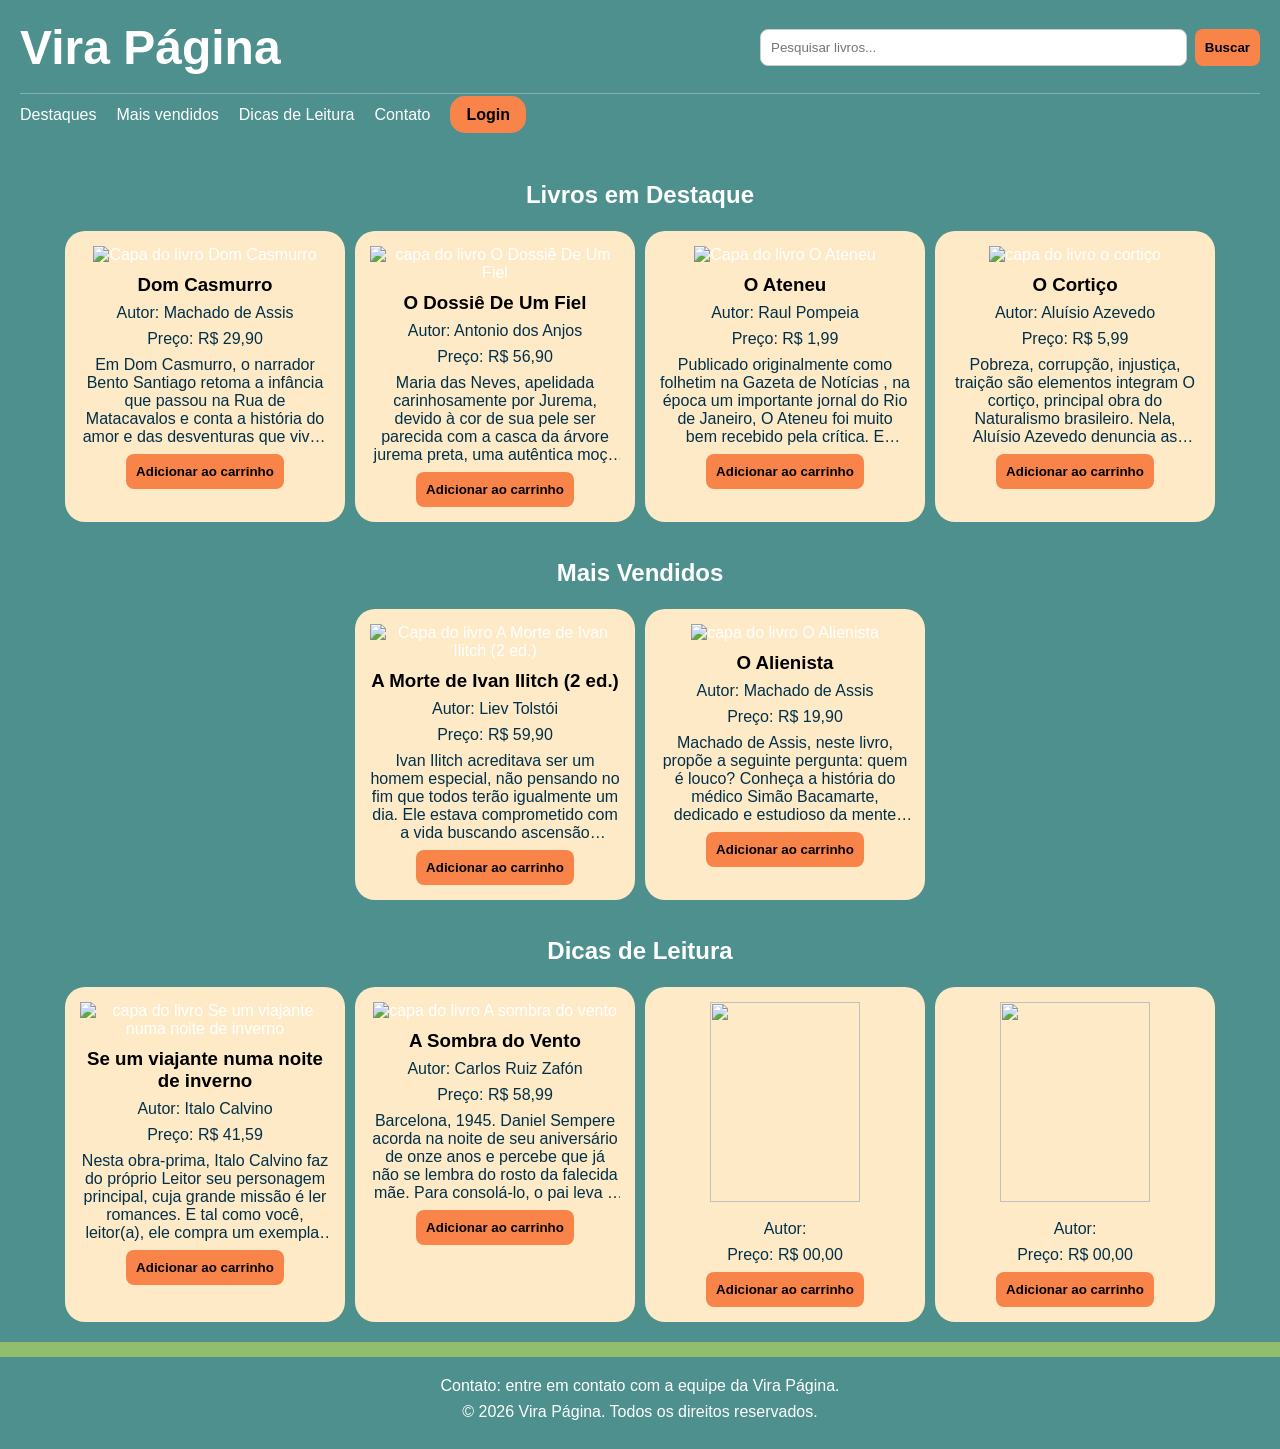
==== index.html @ d1f109f5 "Update index.html" ====
<!DOCTYPE html>
<html lang="pt-br">
<head>
  <meta charset="UTF-8">
  <meta name="viewport" content="width=device-width, initial-scale=1.0">
  <link rel="stylesheet" href="style.css">
  <title>Vira Página - Livraria</title>
</head>
<body>
  <header>
    <div class="cabecalho-superior">
      <div class="titulo">
        <h1>Vira Página</h1>
      </div>

      <form class="pesquisa" action="#" method="get">
        <input type="search" name="pesquisa" placeholder="Pesquisar livros..." aria-label="Pesquisar livros">
        <button type="submit">Buscar</button>
      </form>

      <!-- <a class="botao-login" href="cadastro.html">Login</a>     -->
    </div>

    <nav>
      <a href="#destaques">Destaques</a>
      <a href="#mais-vendidos">Mais vendidos</a>
      <a href="#Dicas-Livros">Dicas de Leitura</a>
      <a href="#contato">Contato</a>
    <div>
      <a class="botao-login" href="cadastro.html">Login</a>
    </div> 
    </nav>
  </header>

  <main>
    <!-- inicio da sessão livros em destaque-->
    <section class="grupo-livros" id="destaques">
      <h2 class="destaques">Livros em Destaque</h2>

      <article>
        <div class="livro">
          <img src="https://encrypted-tbn0.gstatic.com/images?q=tbn:ANd9GcQMt76j895jT-kC3Kdtqr9kqqfUuXa9z8rQNZuJt3aUrw&s=10" alt="Capa do livro Dom Casmurro">
          <h3>Dom Casmurro</h3>
          <p>Autor: Machado de Assis</p>
          <p>Preço: R$ 29,90</p>
          <p class="descricao">Em Dom Casmurro, o narrador Bento Santiago retoma a infância que passou na Rua de Matacavalos e conta a história do amor e das desventuras que viveu com Capitu, uma das personagens mais enigmáticas e intrigantes da literatura brasileira. Nas páginas deste romance, encontra-se a versão de um homem perturbado pelo ciúme, que revela aos poucos sua psicologia complexa e enreda o leitor em sua narrativa ambígua acerca do acontecimento ou não do adultério da mulher com olhos de ressaca, uma das maiores polêmicas da literatura brasileira.</p>
          <button type="button">Adicionar ao carrinho</button>
        </div>
      </article>

      <article>
        <div class="livro">
          <img src="https://m.media-amazon.com/images/I/61TSxQil8KL._SY522_.jpg" alt="capa do livro O Dossiê De Um Fiel">
          <h3>O Dossiê De Um Fiel</h3>
          <p>Autor: Antonio dos Anjos</p>
          <p>Preço: R$ 56,90</p>
          <p class="descricao">Maria das Neves, apelidada carinhosamente por Jurema, devido à cor de sua pele ser parecida com a casca da árvore jurema preta, uma autêntica moça rural. Presa aos caprichos do pai e guiada pelos costumes de uma sociedade machista, matem-se firme na luta diária, na esperança por dias melhores. Apaixonada pelo primo rico da capital, diariamente planeja o que fazer quando ele vier lhe visitar nas férias escolares do final de ano. Eterna sonhadora, ela segue a risca os mandamentos da Igreja Católica Apostólica Romana. Ele trava um duelo entre o sacerdócio e o amor de uma moça, sendo obrigado a enfrentar a fúria dos seus superiores eclesiásticos. Excomungado e internado num hospício durante a Ditadura Militar, perseguido e abandonado numa ilha desconhecida, terá o Padre Dirceu forças suficientes para superar as dificuldades e conseguir realizar os seus sonhos? Amor, paixão, traição, renúncia, sofrimento, são os ingredientes desta saga que tem início na década de 1960 aos dias atuais, levando o leitor a presenciar um final surpreendente</p>
          <button type="button">Adicionar ao carrinho</button>
        </div>
      </article>

      <article>
        <div class="livro">
          <img src="https://m.media-amazon.com/images/I/61z2rdrO1bL._SY522_.jpg" alt="Capa do livro O Ateneu">
          <h3>O Ateneu</h3>
          <p>Autor: Raul Pompeia</p>
          <p>Preço: R$ 1,99</p>
          <p class="descricao"> Publicado originalmente como folhetim na Gazeta de Notícias , na época um importante jornal do Rio de Janeiro, O Ateneu foi muito bem recebido pela crítica. E perduraria, como uma verdadeira joia do romance brasileiro, ao tratar dos anos decisivos de um garoto e da vida escolar.
Em 1888, Raul Pompeia era um jovem advogado e escritor fluminense bastante conhecido no meio jornalístico e literário da Corte, sobretudo por suas crônicas, reportagens, contos e poemas em prosa publicados em periódicos do Rio de Janeiro e de São Paulo.
O romance, que mistura ficção e autobiografia, narra as experiências de Sérgio, um tímido pré-adolescente de onze anos como aluno interno no Colégio Ateneu, conhecido como a melhor instituição de ensino do Império. Os cenários do colégio e sua memorável galeria de alunos, professores e funcionários são um autêntico microcosmo da vida social da época.
Esta edição conta com texto introdutório de Pedro Meira Monteiro, doutor em História da Literatura pela Unicamp e professor da Universidade Princeton.</p>
          <button type="button">Adicionar ao carrinho</button>
        </div>
      </article>

      
      <article>
        <div class="livro">
          <img src="https://m.media-amazon.com/images/I/61hI7QLrTkL._SY522_.jpg" alt="capa do livro o cortiço">
          <h3>O Cortiço </h3>
          <p>Autor: Aluísio Azevedo</p>
          <p>Preço: R$ 5,99</p>
          <p class="descricao">Pobreza, corrupção, injustiça, traição são elementos integram O cortiço, principal obra do Naturalismo brasileiro. Nela, Aluísio Azevedo denuncia as mazelas sociais enfrentadas pelos moradores de um cortiço no Rio de Janeiro no século XIX. É um romance que convida a analisar por meio da observação crítica do cotidiano das personagens a animalização do ser humano, questão que se mostra, mais do que nunca, atual.</p>
          <button type="button">Adicionar ao carrinho</button>
        </div>
      </article>
    </section>
<!-- inicio da sessão Mais vendidos -->
    <section class="grupo-livros" id="mais-vendidos">
      <h2 class="destaques">Mais Vendidos</h2>

      <article>
        <div class="livro">
          <img src="https://m.media-amazon.com/images/I/61CpTX3QbFL._SY522_.jpg" alt="Capa do livro A Morte de Ivan Ilitch (2 ed.)">
          <h3>A Morte de Ivan Ilitch (2 ed.)</h3>
          <p>Autor: Liev Tolstói</p>
          <p>Preço: R$ 59,90</p>
          <p class="descricao">Ivan Ilitch acreditava ser um homem especial, não pensando no fim que todos terão igualmente um dia. Ele estava comprometido com a vida buscando ascensão profissional, status financeiro e o poder de um funcionário público do sistema judiciário da Rússia czarista. No auge da carreira ele sofre um acidente trivial que gradualmente começa a atormentá-lo. Os médicos não conseguem aliviar o sofrimento dele nem lidar com a misteriosa doença que consome sua vida. A morte de Ivan Ilitch revela o desespero que surge com a consciência despertada para a verdadeira natureza da vida.</p>
          <button type="button">Adicionar ao carrinho</button>
        </div>
      </article>

      <article>
        <div class="livro">
          <img src="https://m.media-amazon.com/images/I/41ls0DpJwOL._SY445_SX342_ML2_.jpg" alt="capa do livro O Alienista">
          <h3>O Alienista</h3>
          <p>Autor: Machado de Assis</p>
          <p>Preço: R$ 19,90</p>
          <p class="descricao">Machado de Assis, neste livro, propõe a seguinte pergunta: quem é louco? Conheça a história do médico Simão Bacamarte, dedicado e estudioso da mente humana, que decide construir um hospício para tratar os doentes mentais na pequena cidade de Itaguaí a casa verde. Quem entra e quem fica de fora? Surpreenda-se com o final</p>
          <button type="button">Adicionar ao carrinho</button>
        </div>
      </article>
    </section>


    <!-- inicio da sessão Dicas de laitura -->
    <section class="grupo-livros" id="Dicas-Livros">
      <h2 class="destaques">Dicas de Leitura</h2>
      <article>
        <div class="livro">
          <img src="https://m.media-amazon.com/images/I/71UtNN3xJHL._SX425_.jpg" alt="capa do livro Se um viajante numa noite de inverno">
          <h3> Se um viajante numa noite de inverno</h3>
          <p>Autor: Italo Calvino</p>
          <p>Preço: R$ 41,59</p>
          <p class="descricao">Nesta obra-prima, Italo Calvino faz do próprio Leitor seu personagem principal, cuja grande missão é ler romances. E tal como você, leitor(a), ele compra um exemplar de Se um viajante numa noite de inverno e se vê imerso em uma trama fascinante, cheia de mistério e expectativa, mas que se interrompe por volta da página 30.</p>
          <button type="button">Adicionar ao carrinho</button>
        </div>
      </article>

        <article>
        <div class="livro">
          <img src="https://m.media-amazon.com/images/I/91xOzA3VHtL._SY522_.jpg" alt="capa do livro A sombra do vento">
          <h3> A Sombra do Vento</h3>
          <p>Autor: Carlos Ruiz Zafón</p>
          <p>Preço: R$ 58,99</p>
          <p class="descricao">Barcelona, 1945. Daniel Sempere acorda na noite de seu aniversário de onze anos e percebe que já não se lembra do rosto da falecida mãe. Para consolá-lo, o pai leva o menino pela primeira vez ao Cemitério dos Livros Esquecidos. É lá que Daniel descobre A sombra do vento, romance escrito por Julián Carax, que logo se torna seu autor favorito, sua obsessão. No entanto, quando começa a buscar outras obras do escritor, Daniel descobre que alguém anda destruindo sistematicamente todos os exemplares de todos os livros que Carax já publicou, e que o que tem nas mãos pode muito bem ser o último volume sobrevivente. Junto com seu amigo Fermín, Daniel percorre a cidade, adentrando as ruelas e os segredos mais obscuros de Barcelona. Anos se passam e sua investigação inocente se transforma em uma trama de mistério, magia, loucura e assassinato. E o destino de seu autor favorito de repente parece intimamente conectado ao dele.</p>
          <button type="button">Adicionar ao carrinho</button>
        </div>
      </article>

        <article>
        <div class="livro">
          <img src="#">
          <h3> </h3>
          <p>Autor: </p>
          <p>Preço: R$ 00,00</p>
          <p></p>
          <button type="button">Adicionar ao carrinho</button>
        </div>
      </article>
      
        <article>
        <div class="livro">
          <img src="#">
          <h3> </h3>
          <p>Autor: </p>
          <p>Preço: R$ 00,00</p>
          <p></p>
          <button type="button">Adicionar ao carrinho</button>
        </div>
      </article>
      
    </section>
  </main>

  <footer id="contato">
    <p>Contato: entre em contato com a equipe da Vira Página.</p>
    <p>&copy; 2026 Vira Página. Todos os direitos reservados.</p>
  </footer>
</body>
</html>
---- style.css ----
* {
  margin: 0;
  padding: 0;
  box-sizing: border-box;
  font-family: Arial, Helvetica, sans-serif;
}

body {
  background: #90be6d;
  color: #ffffff;
}

header {
  background-color: #4d908e;
  padding: 20px;
}

.cabecalho-superior {
  display: flex;
  align-items: center;
  justify-content: space-between;
  gap: 20px;
  flex-wrap: wrap;
}

.titulo {
  font-size: 24px;
}

.pesquisa {
  display: flex;
  flex: 1;
  max-width: 500px;
  gap: 8px;
}

.pesquisa input {
  width: 100%;
  padding: 10px;
  border: 1px solid #cccccc;
  border-radius: 8px;
}

.pesquisa button {
  white-space: nowrap;
}

.botao-login {
  background: #f9844a;
  color: #000000;
  padding: 10px 16px;
  border-radius: 15px;
  text-decoration: none;
  font-weight: bold;
}

nav {
  display: flex;
  gap: 20px;
  margin-top: 18px;
  padding-top: 12px;
  border-top: 1px solid rgba(255, 255, 255, 0.3);
  
}

nav a {
  color: #ffffff;
  text-decoration: none;
}

nav a:hover {
  text-decoration: underline;
}

main {
  padding: 10px;
  background-color: #4d908e;
}

.grupo-livros {
  display: flex;
  justify-content: center;
  align-items: stretch;
  flex-wrap: wrap;
  gap: 10px;
  padding: 10px;
}

.destaques {
  width: 100%;
  text-align: center;
  background-color: #4d908e;
  padding: 12px;
  margin-top: 5px;
}

.grupo-livros article {
  width: 280px;
}

.livro {
  height: 100%;
  padding: 15px;
  border-radius: 20px;
  background-color: #feeac7;
  text-align: center;
}

.livro img {
  width: 150px;
  height: 200px;
  object-fit: contain;
  margin-bottom: 10px;
}
.descricao {
    display: -webkit-box;
    -webkit-line-clamp: 5; /* Quantidade de linhas visíveis */
    -webkit-box-orient: vertical;
    overflow: hidden;
}

h3 {
  color: #000000;
  margin-bottom: 8px;
}

p {
  color: #003049;
  margin-bottom: 8px;
}


button {
  background: #f9844a;
  border: none;
  padding: 10px;
  border-radius: 8px;
  font-weight: bold;
  cursor: pointer;
}

footer {
  background-color: #4d908e;
  padding: 20px;
  text-align: center;
  margin-top: 15px;
}

footer p {
  color: #ffffff;
}

/* Formulário da página de cadastro */
.pagina-cadastro {
  min-height: 100vh;
}

.formulario-cadastro {
  width: 90%;
  max-width: 450px;
  margin: 40px auto;
  padding: 25px;
  background-color: #feeac7;
  color: #003049;
  border-radius: 12px;
}

.formulario-cadastro h2 {
  color: #003049;
  text-align: center;
  margin-bottom: 20px;
}

.formulario-cadastro form {
  display: flex;
  flex-direction: column;
  gap: 10px;
}

.formulario-cadastro label {
  font-weight: bold;
}

.formulario-cadastro input,
.formulario-cadastro select {
  width: 100%;
  padding: 10px;
  border: 1px solid #cccccc;
  border-radius: 5px;
}

.formulario-cadastro button {
  margin-top: 10px;
}

.voltar {
  display: block;
  margin-top: 18px;
  text-align: center;
  color: #003049;
}

@media (max-width: 600px) {
  .cabecalho-superior {
    flex-direction: column;
  }

  .pesquisa {
    width: 100%;
  }

  nav {
    flex-wrap: wrap;
    justify-content: center;
  }
}
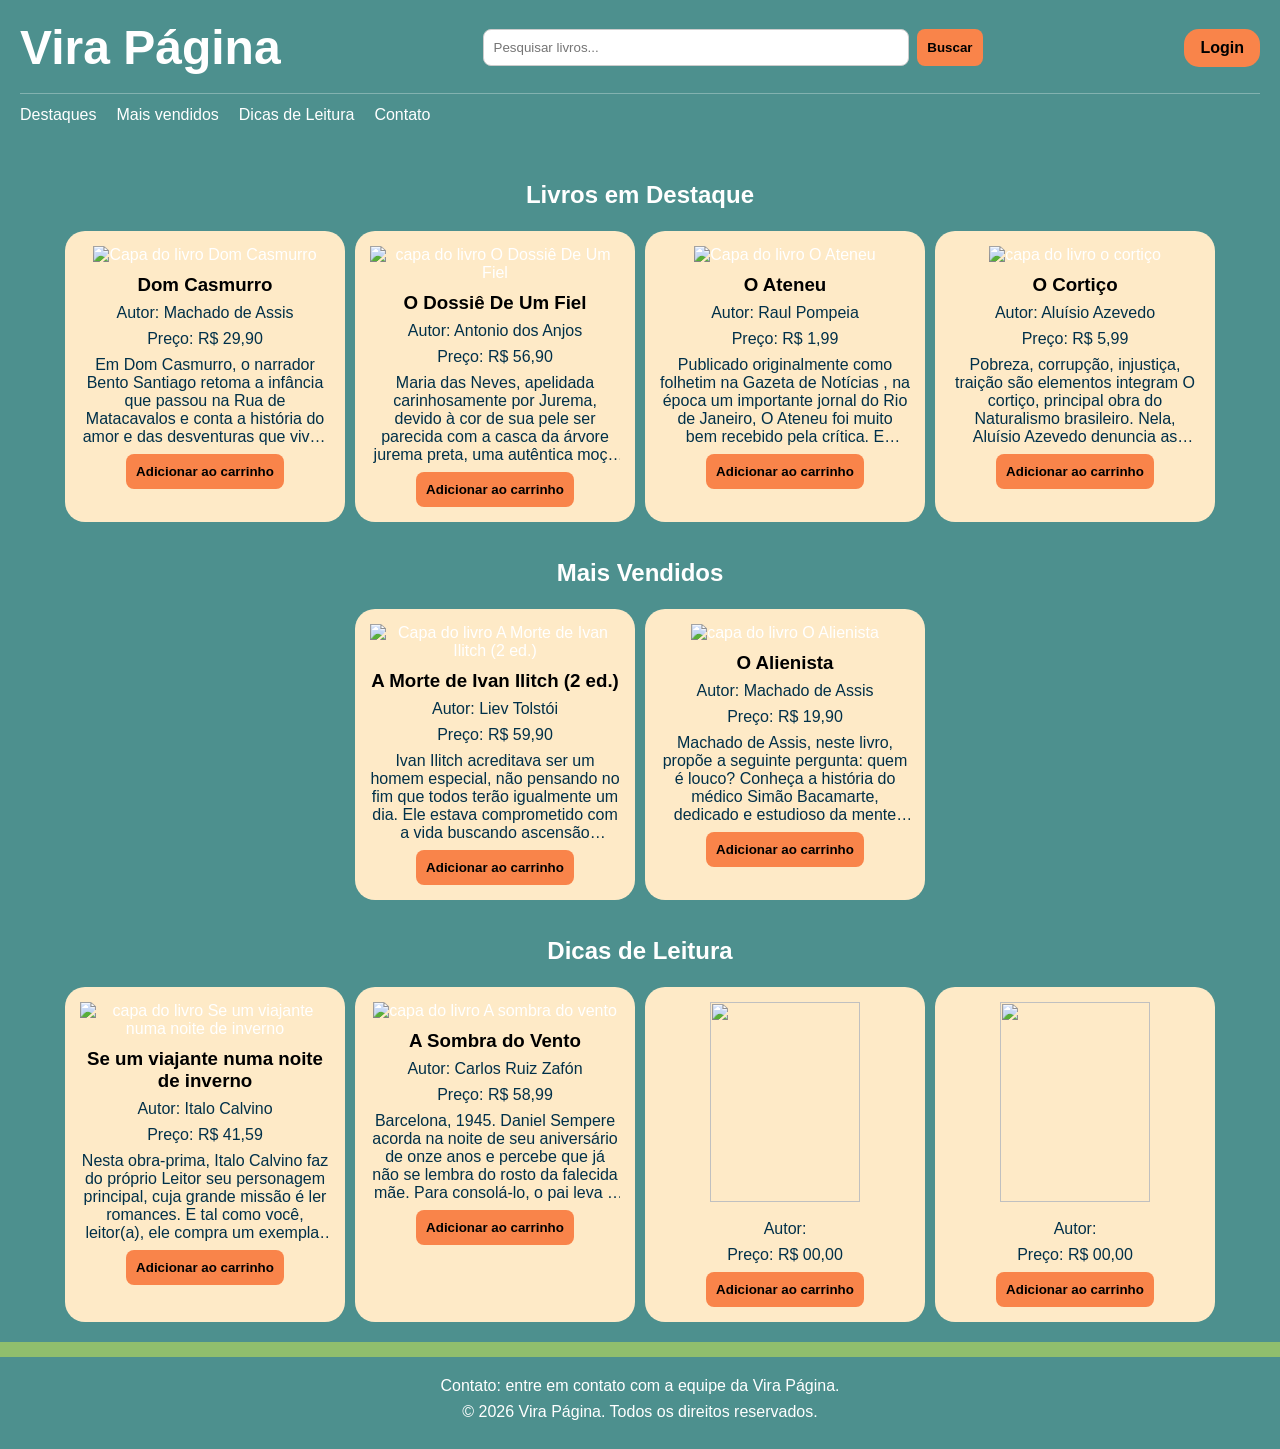
==== commit d08130b0: "Update index.html" ====
--- a/index.html
+++ b/index.html
@@ -18,7 +18,7 @@
         <button type="submit">Buscar</button>
       </form>
 
-      <!-- <a class="botao-login" href="cadastro.html">Login</a>     -->
+       <a class="botao-login" href="cadastro.html">Login</a>     
     </div>
 
     <nav>
@@ -26,9 +26,11 @@
       <a href="#mais-vendidos">Mais vendidos</a>
       <a href="#Dicas-Livros">Dicas de Leitura</a>
       <a href="#contato">Contato</a>
-    <div>
+    <!--
+      <div>
       <a class="botao-login" href="cadastro.html">Login</a>
     </div> 
+      -->
     </nav>
   </header>
 
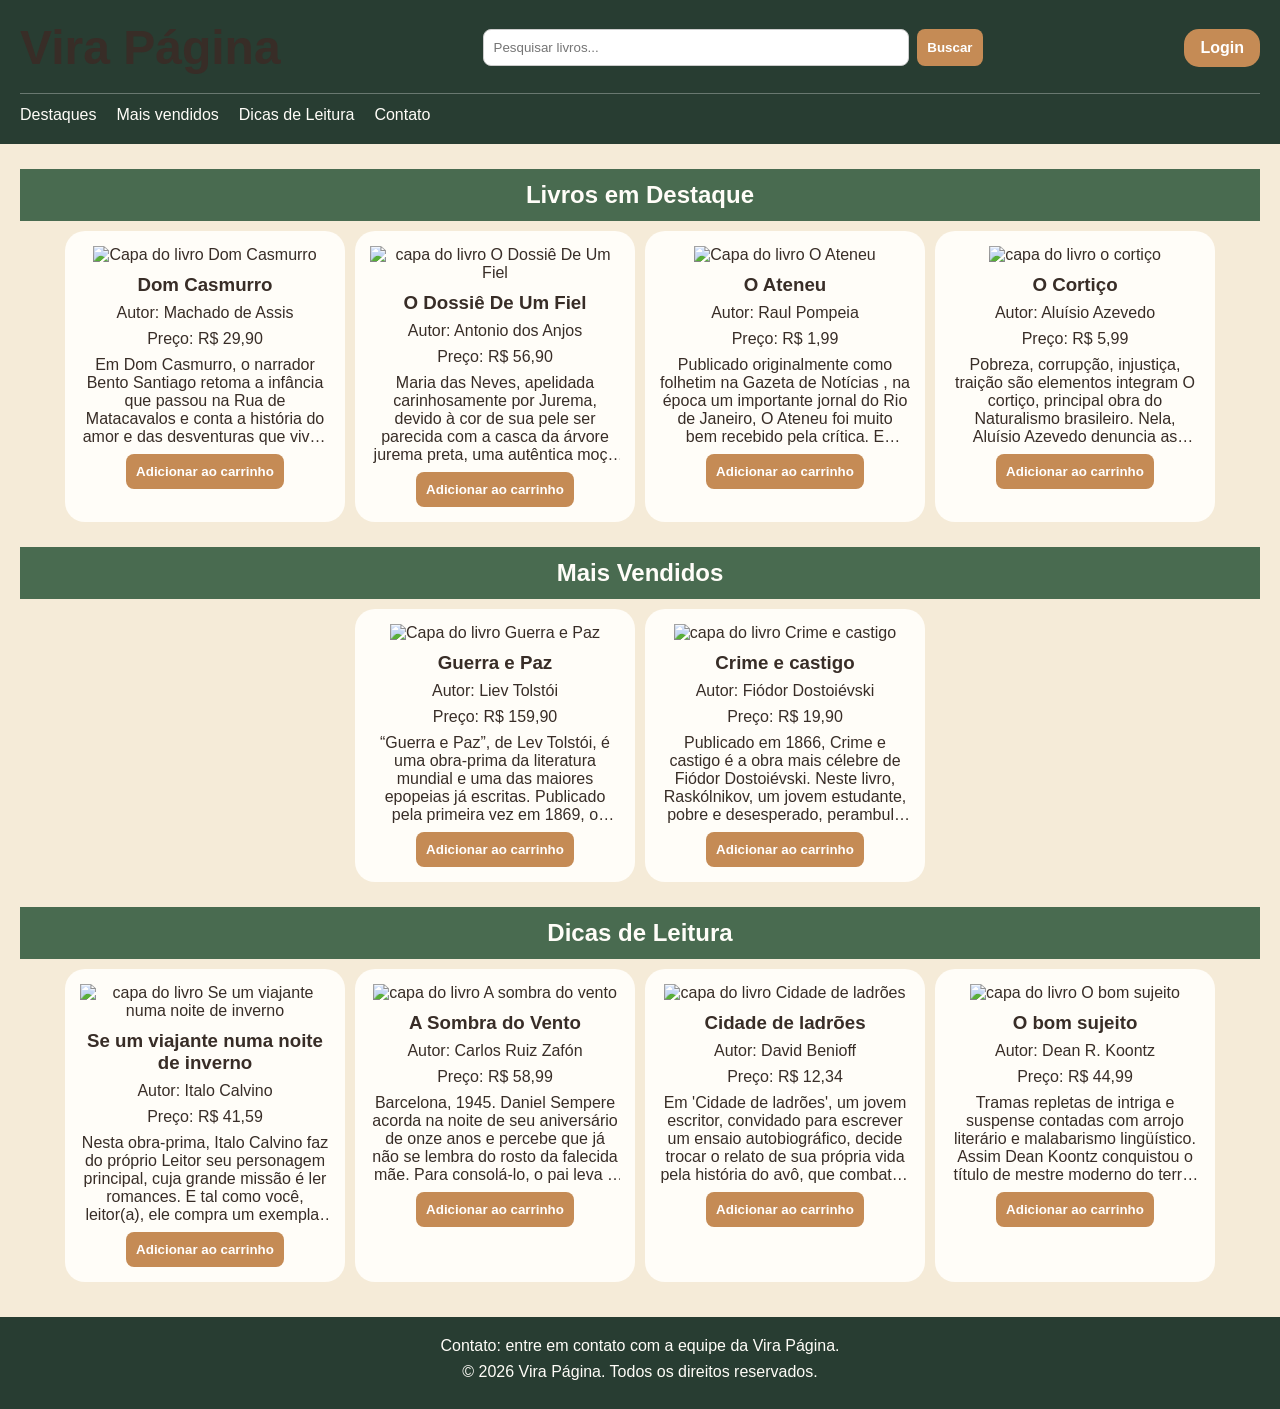
==== commit a7317af8: "Update index.html" ====
--- a/index.html
+++ b/index.html
@@ -93,22 +93,23 @@
 
       <article>
         <div class="livro">
-          <img src="https://m.media-amazon.com/images/I/61CpTX3QbFL._SY522_.jpg" alt="Capa do livro A Morte de Ivan Ilitch (2 ed.)">
-          <h3>A Morte de Ivan Ilitch (2 ed.)</h3>
+          <img src="https://m.media-amazon.com/images/I/71DWb+w+m8L._SY522_.jpg" alt="Capa do livro Guerra e Paz">
+          <h3>Guerra e Paz</h3>
           <p>Autor: Liev Tolstói</p>
-          <p>Preço: R$ 59,90</p>
-          <p class="descricao">Ivan Ilitch acreditava ser um homem especial, não pensando no fim que todos terão igualmente um dia. Ele estava comprometido com a vida buscando ascensão profissional, status financeiro e o poder de um funcionário público do sistema judiciário da Rússia czarista. No auge da carreira ele sofre um acidente trivial que gradualmente começa a atormentá-lo. Os médicos não conseguem aliviar o sofrimento dele nem lidar com a misteriosa doença que consome sua vida. A morte de Ivan Ilitch revela o desespero que surge com a consciência despertada para a verdadeira natureza da vida.</p>
+          <p>Preço: R$ 159,90</p>
+          <p class="descricao">“Guerra e Paz”, de Lev Tolstói, é uma obra-prima da literatura mundial e uma das maiores epopeias já escritas. Publicado pela primeira vez em 1869, o romance aborda a vida de várias famílias aristocráticas russas durante o período de guerra contra Napoleão Bonaparte, que culminou na invasão francesa da Rússia em 1812.
+A história de “Guerra e Paz” é contada por meio de uma narrativa complexa que envolve várias camadas de personagens e tramas. Entre os personagens principais, destacam-se os membros da família Rostóv, incluindo a jovem e bela Natacha, o príncipe Andrei Bolkónski, que busca um propósito para sua vida, e Pierre Bezúkhov, um homem rico e perturbado que busca um significado para sua existência.</p>
           <button type="button">Adicionar ao carrinho</button>
         </div>
       </article>
 
       <article>
         <div class="livro">
-          <img src="https://m.media-amazon.com/images/I/41ls0DpJwOL._SY445_SX342_ML2_.jpg" alt="capa do livro O Alienista">
-          <h3>O Alienista</h3>
-          <p>Autor: Machado de Assis</p>
+          <img src="https://m.media-amazon.com/images/I/916WkSH4cGL._SY522_.jpg" alt="capa do livro Crime e castigo">
+          <h3>Crime e castigo</h3>
+          <p>Autor: Fiódor Dostoiévski</p>
           <p>Preço: R$ 19,90</p>
-          <p class="descricao">Machado de Assis, neste livro, propõe a seguinte pergunta: quem é louco? Conheça a história do médico Simão Bacamarte, dedicado e estudioso da mente humana, que decide construir um hospício para tratar os doentes mentais na pequena cidade de Itaguaí a casa verde. Quem entra e quem fica de fora? Surpreenda-se com o final</p>
+          <p class="descricao">Publicado em 1866, Crime e castigo é a obra mais célebre de Fiódor Dostoiévski. Neste livro, Raskólnikov, um jovem estudante, pobre e desesperado, perambula pelas ruas de São Petersburgo até cometer um crime que tentará justificar por uma teoria: grandes homens, como César ou Napoleão, foram assassinos absolvidos pela História. Este ato desencadeia uma narrativa labiríntica que arrasta o leitor por becos, tabernas e pequenos cômodos, povoados de personagens que lutam para preservar sua dignidade contra as várias formas da tirania. Esta é a primeira tradução direta da obra lançada no Brasil, e recebeu em 2002 o Prêmio Paulo Rónai de Tradução da Fundação Biblioteca Nacional</p>
           <button type="button">Adicionar ao carrinho</button>
         </div>
       </article>
@@ -142,22 +143,22 @@
 
         <article>
         <div class="livro">
-          <img src="#">
-          <h3> </h3>
-          <p>Autor: </p>
-          <p>Preço: R$ 00,00</p>
-          <p></p>
+          <img src="https://m.media-amazon.com/images/I/A1spo2Y3RxL._SY522_.jpg" alt="capa do livro Cidade de ladrões ">
+          <h3>Cidade de ladrões </h3>
+          <p>Autor: David Benioff</p>
+          <p>Preço: R$ 12,34</p>
+          <p class="descricao">Em 'Cidade de ladrões', um jovem escritor, convidado para escrever um ensaio autobiográfico, decide trocar o relato de sua própria vida pela história do avô, que combateu os alemães durante o cerco a Leningrado, na Segunda Guerra Mundial. Relutante, o avô aceita contar, pela primeira vez, o que ocorreu naqueles dias - uma odisséia de dois jovens determinados a sobreviver a todo custo, em meio ao frio, à fome, à loucura dos oficiais russos e ao perigo iminente do Exército alemão.</p>
           <button type="button">Adicionar ao carrinho</button>
         </div>
       </article>
       
         <article>
         <div class="livro">
-          <img src="#">
-          <h3> </h3>
-          <p>Autor: </p>
-          <p>Preço: R$ 00,00</p>
-          <p></p>
+          <img src="https://m.media-amazon.com/images/I/61MJr-qghoL._SY425_.jpg" alt="capa do livro O bom sujeito">
+          <h3>O bom sujeito </h3>
+          <p>Autor: Dean R. Koontz</p>
+          <p>Preço: R$ 44,99</p>
+          <p class="descricao">Tramas repletas de intriga e suspense contadas com arrojo literário e malabarismo lingüístico. Assim Dean Koontz conquistou o título de mestre moderno do terror e, a reboque, lugar cativo nas listas de mais vendidos dos principais jornais. Em O bom sujeito, ele prova mais um vez seu talento num thriller intelectual. Um quebra-cabeças engenhoso, com ares de comédia de erros e desfecho surpreendente.O pedreiro Timothy Carrier vive uma existência pacata, dividido entre o trabalho e as escapadas até o bar de seu amigo Liam. Em meio a excêntricos fregueses e divertidas conversas, ele aprecia algumas cervejas e acalenta pensamentos simples: Tim sabe a diferença entre o certo e o errado, o bem e o mal. Até que uma noite, um estranho senta do seu lado... e toda sua existência toma um rumo inacreditável.Confundido com um assassino de aluguel, recebe um envelope com 10 mil dólares e a foto de uma jovem escritora, Linda Paquette, a qual deve eliminar. Quando o verdadeiro matador aparece, Tim tenta se passar pelo mandante e suspender o contrato. Mas é impossível parar esse sujeito, um sociopata louco para puxar o gatilho. Então Tim decide ajudar a vítima em potencial, uma mulher que sequer conhece.O misterioso matador começa a procurá-los e Tim e Linda não veem outra opção a não ser fugir. Enquanto lutam pela sobrevivência, precisam descobrir quem está atrás de Linda e por que a quer morta. O bom sujeito se apóia em uma decisão que todos precisam tomar: ajudar ou fugir. Um romance empolgante, cheio de reviravoltas que confirma o nome de Koontz na galeria dos melhore autores da atualidade.</p>
           <button type="button">Adicionar ao carrinho</button>
         </div>
       </article>
--- a/style.css
+++ b/style.css
@@ -1,3 +1,12 @@
+root:{
+  --verde-floresta: #283D32;
+  --verde-folha: #496B50;
+  --papel: #F5EBD8;
+  --branco-quente: #FFFDF8;
+  --marron-escuro: #382D27;
+  --caramelo: #C58B55;
+  
+}
 * {
   margin: 0;
   padding: 0;
@@ -6,12 +15,17 @@
 }
 
 body {
+  /*  
   background: #90be6d;
   color: #ffffff;
+  */
+  background: #F5EBD8;
+  color: #382D27;
 }
 
 header {
-  background-color: #4d908e;
+  /*background-color: #4d908e;*/
+  background-color: #283D32;
   padding: 20px;
 }
 
@@ -46,8 +60,10 @@
 }
 
 .botao-login {
-  background: #f9844a;
-  color: #000000;
+  /*background: #f9844a;
+  color: #000000;*/
+  background: #C58B55;
+  color: #FFFFFF;
   padding: 10px 16px;
   border-radius: 15px;
   text-decoration: none;
@@ -64,7 +80,8 @@
 }
 
 nav a {
-  color: #ffffff;
+  /*color: #ffffff;*/
+  color: #FFFDF8;
   text-decoration: none;
 }
 
@@ -74,7 +91,10 @@
 
 main {
   padding: 10px;
+  /*
   background-color: #4d908e;
+  */
+  background-color: #F5EBD8;
 }
 
 .grupo-livros {
@@ -89,7 +109,9 @@
 .destaques {
   width: 100%;
   text-align: center;
-  background-color: #4d908e;
+  /*background-color: #4d908e;*/
+  background-color: #496B50;
+  color: #FFFDF8;
   padding: 12px;
   margin-top: 5px;
 }
@@ -102,7 +124,8 @@
   height: 100%;
   padding: 15px;
   border-radius: 20px;
-  background-color: #feeac7;
+  /*background-color: #feeac7;*/
+  background-color: #FFFDF8;
   text-align: center;
 }
 
@@ -120,18 +143,22 @@
 }
 
 h3 {
-  color: #000000;
+  /*color: #000000;*/
+  color: #382D27;
   margin-bottom: 8px;
 }
 
 p {
-  color: #003049;
+  /*color: #003049;*/
+  color: #382D27;
   margin-bottom: 8px;
 }
 
 
 button {
-  background: #f9844a;
+  /*background: #f9844a;*/
+  background: #C58B55;
+  color: #FFFFFF;
   border: none;
   padding: 10px;
   border-radius: 8px;
@@ -140,14 +167,16 @@
 }
 
 footer {
-  background-color: #4d908e;
+  /*background-color: #4d908e;*/
+  background-color: #283D32;
   padding: 20px;
   text-align: center;
   margin-top: 15px;
 }
 
 footer p {
-  color: #ffffff;
+  /*color: #ffffff;*/
+  color: #FFFDF8;
 }
 
 /* Formulário da página de cadastro */
@@ -160,8 +189,12 @@
   max-width: 450px;
   margin: 40px auto;
   padding: 25px;
+  /*
   background-color: #feeac7;
   color: #003049;
+  */
+  background-color: #FFFDF8;
+  color: #382D27;
   border-radius: 12px;
 }
 
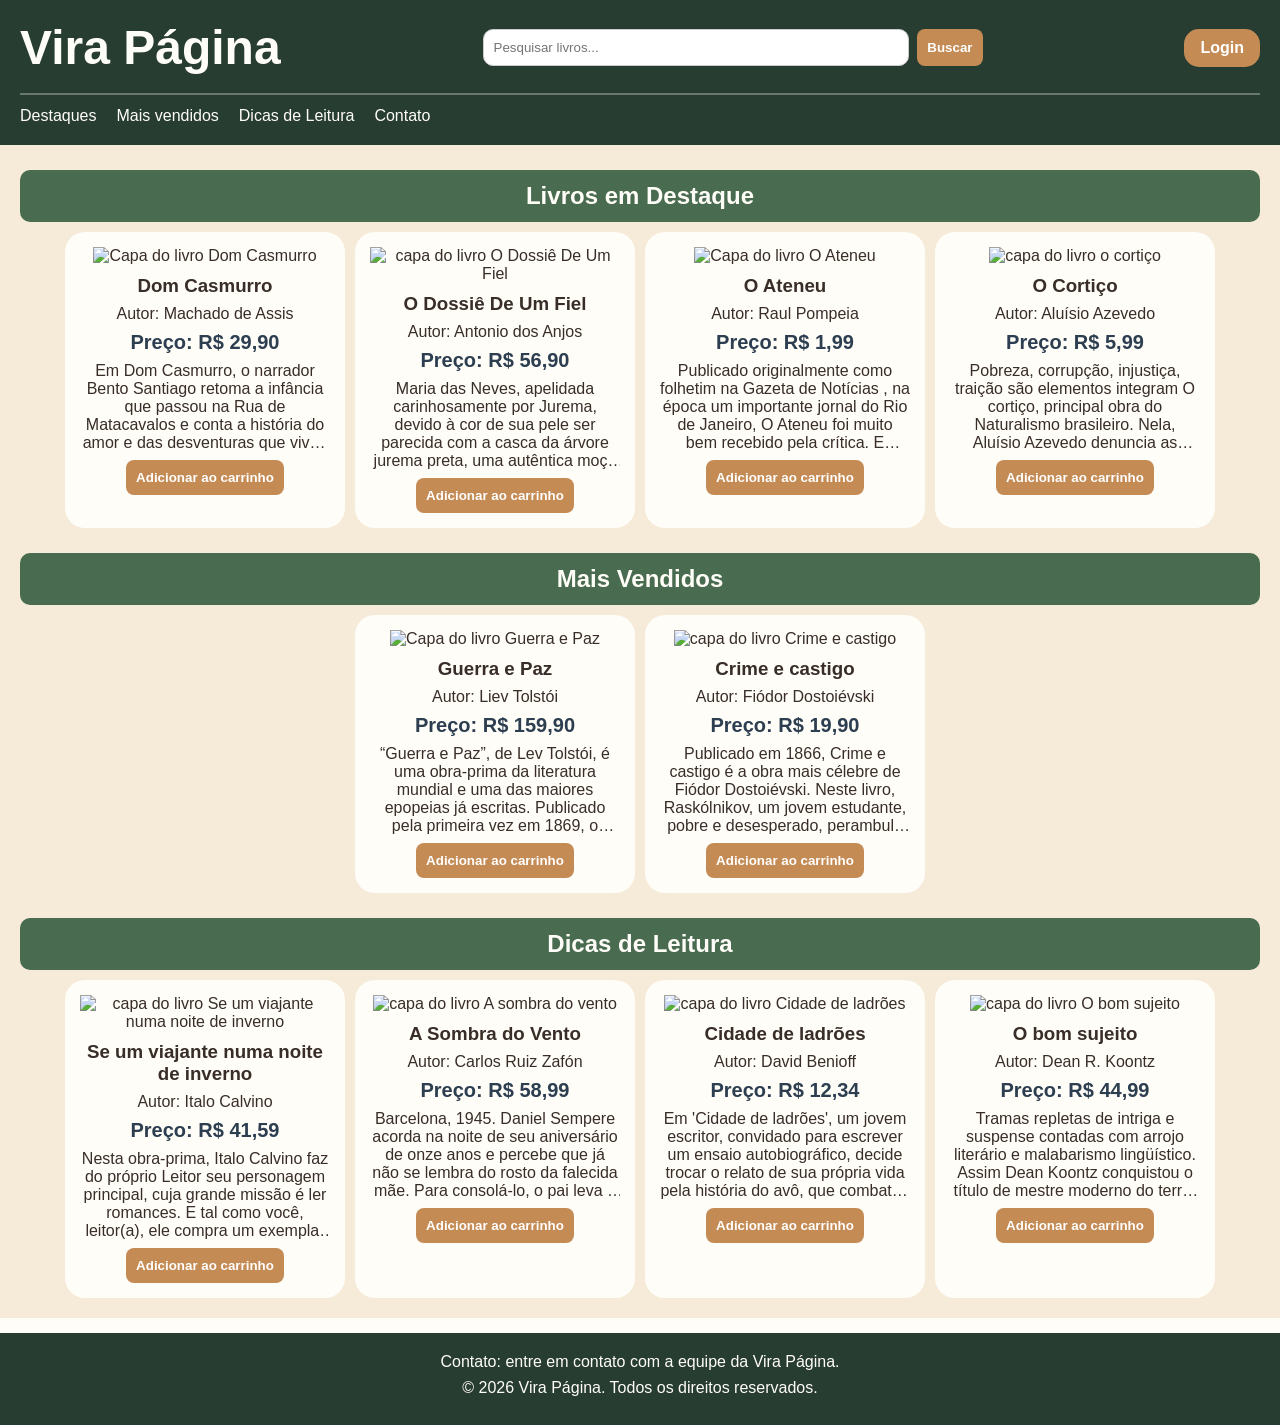
==== commit 4388b326: "Update index.html" ====
--- a/index.html
+++ b/index.html
@@ -44,7 +44,7 @@
           <img src="https://encrypted-tbn0.gstatic.com/images?q=tbn:ANd9GcQMt76j895jT-kC3Kdtqr9kqqfUuXa9z8rQNZuJt3aUrw&s=10" alt="Capa do livro Dom Casmurro">
           <h3>Dom Casmurro</h3>
           <p>Autor: Machado de Assis</p>
-          <p>Preço: R$ 29,90</p>
+          <p class="preco">Preço: R$ 29,90</p>
           <p class="descricao">Em Dom Casmurro, o narrador Bento Santiago retoma a infância que passou na Rua de Matacavalos e conta a história do amor e das desventuras que viveu com Capitu, uma das personagens mais enigmáticas e intrigantes da literatura brasileira. Nas páginas deste romance, encontra-se a versão de um homem perturbado pelo ciúme, que revela aos poucos sua psicologia complexa e enreda o leitor em sua narrativa ambígua acerca do acontecimento ou não do adultério da mulher com olhos de ressaca, uma das maiores polêmicas da literatura brasileira.</p>
           <button type="button">Adicionar ao carrinho</button>
         </div>
@@ -55,7 +55,7 @@
           <img src="https://m.media-amazon.com/images/I/61TSxQil8KL._SY522_.jpg" alt="capa do livro O Dossiê De Um Fiel">
           <h3>O Dossiê De Um Fiel</h3>
           <p>Autor: Antonio dos Anjos</p>
-          <p>Preço: R$ 56,90</p>
+          <p class="preco">Preço: R$ 56,90</p>
           <p class="descricao">Maria das Neves, apelidada carinhosamente por Jurema, devido à cor de sua pele ser parecida com a casca da árvore jurema preta, uma autêntica moça rural. Presa aos caprichos do pai e guiada pelos costumes de uma sociedade machista, matem-se firme na luta diária, na esperança por dias melhores. Apaixonada pelo primo rico da capital, diariamente planeja o que fazer quando ele vier lhe visitar nas férias escolares do final de ano. Eterna sonhadora, ela segue a risca os mandamentos da Igreja Católica Apostólica Romana. Ele trava um duelo entre o sacerdócio e o amor de uma moça, sendo obrigado a enfrentar a fúria dos seus superiores eclesiásticos. Excomungado e internado num hospício durante a Ditadura Militar, perseguido e abandonado numa ilha desconhecida, terá o Padre Dirceu forças suficientes para superar as dificuldades e conseguir realizar os seus sonhos? Amor, paixão, traição, renúncia, sofrimento, são os ingredientes desta saga que tem início na década de 1960 aos dias atuais, levando o leitor a presenciar um final surpreendente</p>
           <button type="button">Adicionar ao carrinho</button>
         </div>
@@ -66,7 +66,7 @@
           <img src="https://m.media-amazon.com/images/I/61z2rdrO1bL._SY522_.jpg" alt="Capa do livro O Ateneu">
           <h3>O Ateneu</h3>
           <p>Autor: Raul Pompeia</p>
-          <p>Preço: R$ 1,99</p>
+          <p class="preco">Preço: R$ 1,99</p>
           <p class="descricao"> Publicado originalmente como folhetim na Gazeta de Notícias , na época um importante jornal do Rio de Janeiro, O Ateneu foi muito bem recebido pela crítica. E perduraria, como uma verdadeira joia do romance brasileiro, ao tratar dos anos decisivos de um garoto e da vida escolar.
 Em 1888, Raul Pompeia era um jovem advogado e escritor fluminense bastante conhecido no meio jornalístico e literário da Corte, sobretudo por suas crônicas, reportagens, contos e poemas em prosa publicados em periódicos do Rio de Janeiro e de São Paulo.
 O romance, que mistura ficção e autobiografia, narra as experiências de Sérgio, um tímido pré-adolescente de onze anos como aluno interno no Colégio Ateneu, conhecido como a melhor instituição de ensino do Império. Os cenários do colégio e sua memorável galeria de alunos, professores e funcionários são um autêntico microcosmo da vida social da época.
@@ -81,7 +81,7 @@
           <img src="https://m.media-amazon.com/images/I/61hI7QLrTkL._SY522_.jpg" alt="capa do livro o cortiço">
           <h3>O Cortiço </h3>
           <p>Autor: Aluísio Azevedo</p>
-          <p>Preço: R$ 5,99</p>
+          <p class="preco">Preço: R$ 5,99</p>
           <p class="descricao">Pobreza, corrupção, injustiça, traição são elementos integram O cortiço, principal obra do Naturalismo brasileiro. Nela, Aluísio Azevedo denuncia as mazelas sociais enfrentadas pelos moradores de um cortiço no Rio de Janeiro no século XIX. É um romance que convida a analisar por meio da observação crítica do cotidiano das personagens a animalização do ser humano, questão que se mostra, mais do que nunca, atual.</p>
           <button type="button">Adicionar ao carrinho</button>
         </div>
@@ -96,7 +96,7 @@
           <img src="https://m.media-amazon.com/images/I/71DWb+w+m8L._SY522_.jpg" alt="Capa do livro Guerra e Paz">
           <h3>Guerra e Paz</h3>
           <p>Autor: Liev Tolstói</p>
-          <p>Preço: R$ 159,90</p>
+          <p class="preco">Preço: R$ 159,90</p>
           <p class="descricao">“Guerra e Paz”, de Lev Tolstói, é uma obra-prima da literatura mundial e uma das maiores epopeias já escritas. Publicado pela primeira vez em 1869, o romance aborda a vida de várias famílias aristocráticas russas durante o período de guerra contra Napoleão Bonaparte, que culminou na invasão francesa da Rússia em 1812.
 A história de “Guerra e Paz” é contada por meio de uma narrativa complexa que envolve várias camadas de personagens e tramas. Entre os personagens principais, destacam-se os membros da família Rostóv, incluindo a jovem e bela Natacha, o príncipe Andrei Bolkónski, que busca um propósito para sua vida, e Pierre Bezúkhov, um homem rico e perturbado que busca um significado para sua existência.</p>
           <button type="button">Adicionar ao carrinho</button>
@@ -108,7 +108,7 @@
           <img src="https://m.media-amazon.com/images/I/916WkSH4cGL._SY522_.jpg" alt="capa do livro Crime e castigo">
           <h3>Crime e castigo</h3>
           <p>Autor: Fiódor Dostoiévski</p>
-          <p>Preço: R$ 19,90</p>
+          <p class="preco">Preço: R$ 19,90</p>
           <p class="descricao">Publicado em 1866, Crime e castigo é a obra mais célebre de Fiódor Dostoiévski. Neste livro, Raskólnikov, um jovem estudante, pobre e desesperado, perambula pelas ruas de São Petersburgo até cometer um crime que tentará justificar por uma teoria: grandes homens, como César ou Napoleão, foram assassinos absolvidos pela História. Este ato desencadeia uma narrativa labiríntica que arrasta o leitor por becos, tabernas e pequenos cômodos, povoados de personagens que lutam para preservar sua dignidade contra as várias formas da tirania. Esta é a primeira tradução direta da obra lançada no Brasil, e recebeu em 2002 o Prêmio Paulo Rónai de Tradução da Fundação Biblioteca Nacional</p>
           <button type="button">Adicionar ao carrinho</button>
         </div>
@@ -124,7 +124,7 @@
           <img src="https://m.media-amazon.com/images/I/71UtNN3xJHL._SX425_.jpg" alt="capa do livro Se um viajante numa noite de inverno">
           <h3> Se um viajante numa noite de inverno</h3>
           <p>Autor: Italo Calvino</p>
-          <p>Preço: R$ 41,59</p>
+          <p class="preco">Preço: R$ 41,59</p>
           <p class="descricao">Nesta obra-prima, Italo Calvino faz do próprio Leitor seu personagem principal, cuja grande missão é ler romances. E tal como você, leitor(a), ele compra um exemplar de Se um viajante numa noite de inverno e se vê imerso em uma trama fascinante, cheia de mistério e expectativa, mas que se interrompe por volta da página 30.</p>
           <button type="button">Adicionar ao carrinho</button>
         </div>
@@ -135,7 +135,7 @@
           <img src="https://m.media-amazon.com/images/I/91xOzA3VHtL._SY522_.jpg" alt="capa do livro A sombra do vento">
           <h3> A Sombra do Vento</h3>
           <p>Autor: Carlos Ruiz Zafón</p>
-          <p>Preço: R$ 58,99</p>
+          <p class="preco">Preço: R$ 58,99</p>
           <p class="descricao">Barcelona, 1945. Daniel Sempere acorda na noite de seu aniversário de onze anos e percebe que já não se lembra do rosto da falecida mãe. Para consolá-lo, o pai leva o menino pela primeira vez ao Cemitério dos Livros Esquecidos. É lá que Daniel descobre A sombra do vento, romance escrito por Julián Carax, que logo se torna seu autor favorito, sua obsessão. No entanto, quando começa a buscar outras obras do escritor, Daniel descobre que alguém anda destruindo sistematicamente todos os exemplares de todos os livros que Carax já publicou, e que o que tem nas mãos pode muito bem ser o último volume sobrevivente. Junto com seu amigo Fermín, Daniel percorre a cidade, adentrando as ruelas e os segredos mais obscuros de Barcelona. Anos se passam e sua investigação inocente se transforma em uma trama de mistério, magia, loucura e assassinato. E o destino de seu autor favorito de repente parece intimamente conectado ao dele.</p>
           <button type="button">Adicionar ao carrinho</button>
         </div>
@@ -146,7 +146,7 @@
           <img src="https://m.media-amazon.com/images/I/A1spo2Y3RxL._SY522_.jpg" alt="capa do livro Cidade de ladrões ">
           <h3>Cidade de ladrões </h3>
           <p>Autor: David Benioff</p>
-          <p>Preço: R$ 12,34</p>
+          <p class="preco">Preço: R$ 12,34</p>
           <p class="descricao">Em 'Cidade de ladrões', um jovem escritor, convidado para escrever um ensaio autobiográfico, decide trocar o relato de sua própria vida pela história do avô, que combateu os alemães durante o cerco a Leningrado, na Segunda Guerra Mundial. Relutante, o avô aceita contar, pela primeira vez, o que ocorreu naqueles dias - uma odisséia de dois jovens determinados a sobreviver a todo custo, em meio ao frio, à fome, à loucura dos oficiais russos e ao perigo iminente do Exército alemão.</p>
           <button type="button">Adicionar ao carrinho</button>
         </div>
@@ -157,7 +157,7 @@
           <img src="https://m.media-amazon.com/images/I/61MJr-qghoL._SY425_.jpg" alt="capa do livro O bom sujeito">
           <h3>O bom sujeito </h3>
           <p>Autor: Dean R. Koontz</p>
-          <p>Preço: R$ 44,99</p>
+          <p class="preco">Preço: R$ 44,99</p>
           <p class="descricao">Tramas repletas de intriga e suspense contadas com arrojo literário e malabarismo lingüístico. Assim Dean Koontz conquistou o título de mestre moderno do terror e, a reboque, lugar cativo nas listas de mais vendidos dos principais jornais. Em O bom sujeito, ele prova mais um vez seu talento num thriller intelectual. Um quebra-cabeças engenhoso, com ares de comédia de erros e desfecho surpreendente.O pedreiro Timothy Carrier vive uma existência pacata, dividido entre o trabalho e as escapadas até o bar de seu amigo Liam. Em meio a excêntricos fregueses e divertidas conversas, ele aprecia algumas cervejas e acalenta pensamentos simples: Tim sabe a diferença entre o certo e o errado, o bem e o mal. Até que uma noite, um estranho senta do seu lado... e toda sua existência toma um rumo inacreditável.Confundido com um assassino de aluguel, recebe um envelope com 10 mil dólares e a foto de uma jovem escritora, Linda Paquette, a qual deve eliminar. Quando o verdadeiro matador aparece, Tim tenta se passar pelo mandante e suspender o contrato. Mas é impossível parar esse sujeito, um sociopata louco para puxar o gatilho. Então Tim decide ajudar a vítima em potencial, uma mulher que sequer conhece.O misterioso matador começa a procurá-los e Tim e Linda não veem outra opção a não ser fugir. Enquanto lutam pela sobrevivência, precisam descobrir quem está atrás de Linda e por que a quer morta. O bom sujeito se apóia em uma decisão que todos precisam tomar: ajudar ou fugir. Um romance empolgante, cheio de reviravoltas que confirma o nome de Koontz na galeria dos melhore autores da atualidade.</p>
           <button type="button">Adicionar ao carrinho</button>
         </div>
--- a/style.css
+++ b/style.css
@@ -1,12 +1,16 @@
-root:{
+:root {
   --verde-floresta: #283D32;
   --verde-folha: #496B50;
   --papel: #F5EBD8;
   --branco-quente: #FFFDF8;
+  --branco: #FFFFFF;
   --marron-escuro: #382D27;
   --caramelo: #C58B55;
-  
-}
+  --cinza-claro: #cccccc;
+  --branco-transparente: rgba(255, 255, 255, 0.3);
+  --preco:#2c3e50;
+}
+
 * {
   margin: 0;
   padding: 0;
@@ -15,17 +19,12 @@
 }
 
 body {
-  /*  
-  background: #90be6d;
-  color: #ffffff;
-  */
-  background: #F5EBD8;
-  color: #382D27;
+  background: var(--branco-quente);
+  color: var(--marron-escuro);
 }
 
 header {
-  /*background-color: #4d908e;*/
-  background-color: #283D32;
+  background-color: var(--verde-floresta);
   padding: 20px;
 }
 
@@ -39,6 +38,7 @@
 
 .titulo {
   font-size: 24px;
+  color: var(--branco-quente);
 }
 
 .pesquisa {
@@ -51,8 +51,8 @@
 .pesquisa input {
   width: 100%;
   padding: 10px;
-  border: 1px solid #cccccc;
-  border-radius: 8px;
+  border: 1px solid var(--cinza-claro);
+  border-radius: 10px;
 }
 
 .pesquisa button {
@@ -60,10 +60,8 @@
 }
 
 .botao-login {
-  /*background: #f9844a;
-  color: #000000;*/
-  background: #C58B55;
-  color: #FFFFFF;
+  background: var(--caramelo);
+  color: var(--branco);
   padding: 10px 16px;
   border-radius: 15px;
   text-decoration: none;
@@ -75,13 +73,11 @@
   gap: 20px;
   margin-top: 18px;
   padding-top: 12px;
-  border-top: 1px solid rgba(255, 255, 255, 0.3);
-  
+  border-top: 2px solid var(--branco-transparente);
 }
 
 nav a {
-  /*color: #ffffff;*/
-  color: #FFFDF8;
+  color: var(--branco-quente);
   text-decoration: none;
 }
 
@@ -91,10 +87,7 @@
 
 main {
   padding: 10px;
-  /*
-  background-color: #4d908e;
-  */
-  background-color: #F5EBD8;
+  background-color: var(--papel);
 }
 
 .grupo-livros {
@@ -109,11 +102,11 @@
 .destaques {
   width: 100%;
   text-align: center;
-  /*background-color: #4d908e;*/
-  background-color: #496B50;
-  color: #FFFDF8;
+  background-color: var(--verde-folha);
+  color: var(--branco-quente);
   padding: 12px;
   margin-top: 5px;
+  border-radius: 10px;
 }
 
 .grupo-livros article {
@@ -124,8 +117,7 @@
   height: 100%;
   padding: 15px;
   border-radius: 20px;
-  /*background-color: #feeac7;*/
-  background-color: #FFFDF8;
+  background-color: var(--branco-quente);
   text-align: center;
 }
 
@@ -135,30 +127,35 @@
   object-fit: contain;
   margin-bottom: 10px;
 }
+
 .descricao {
-    display: -webkit-box;
-    -webkit-line-clamp: 5; /* Quantidade de linhas visíveis */
-    -webkit-box-orient: vertical;
-    overflow: hidden;
+  display: -webkit-box;
+  -webkit-line-clamp: 5;
+  -webkit-box-orient: vertical;
+  overflow: hidden;
 }
 
 h3 {
-  /*color: #000000;*/
-  color: #382D27;
+  color: var(--marron-escuro);
   margin-bottom: 8px;
 }
 
 p {
-  /*color: #003049;*/
-  color: #382D27;
+  color: var(--marron-escuro);
   margin-bottom: 8px;
 }
 
-
+.preco{
+    margin-top: 6px;
+    color: var(--preco);
+    font-size: 20px;
+    font-weight: bold;
+    text-align: center;
+    
+}
 button {
-  /*background: #f9844a;*/
-  background: #C58B55;
-  color: #FFFFFF;
+  background: var(--caramelo);
+  color: var(--branco);
   border: none;
   padding: 10px;
   border-radius: 8px;
@@ -167,16 +164,14 @@
 }
 
 footer {
-  /*background-color: #4d908e;*/
-  background-color: #283D32;
+  background-color: var(--verde-floresta);
   padding: 20px;
   text-align: center;
   margin-top: 15px;
 }
 
 footer p {
-  /*color: #ffffff;*/
-  color: #FFFDF8;
+  color: var(--branco-quente);
 }
 
 /* Formulário da página de cadastro */
@@ -189,17 +184,13 @@
   max-width: 450px;
   margin: 40px auto;
   padding: 25px;
-  /*
-  background-color: #feeac7;
-  color: #003049;
-  */
-  background-color: #FFFDF8;
-  color: #382D27;
+  background-color: var(--branco-quente);
+  color: var(--marron-escuro);
   border-radius: 12px;
 }
 
 .formulario-cadastro h2 {
-  color: #003049;
+  color: var(--verde-floresta);
   text-align: center;
   margin-bottom: 20px;
 }
@@ -218,7 +209,7 @@
 .formulario-cadastro select {
   width: 100%;
   padding: 10px;
-  border: 1px solid #cccccc;
+  border: 1px solid var(--cinza-claro);
   border-radius: 5px;
 }
 
@@ -230,7 +221,7 @@
   display: block;
   margin-top: 18px;
   text-align: center;
-  color: #003049;
+  color: var(--verde-floresta);
 }
 
 @media (max-width: 600px) {
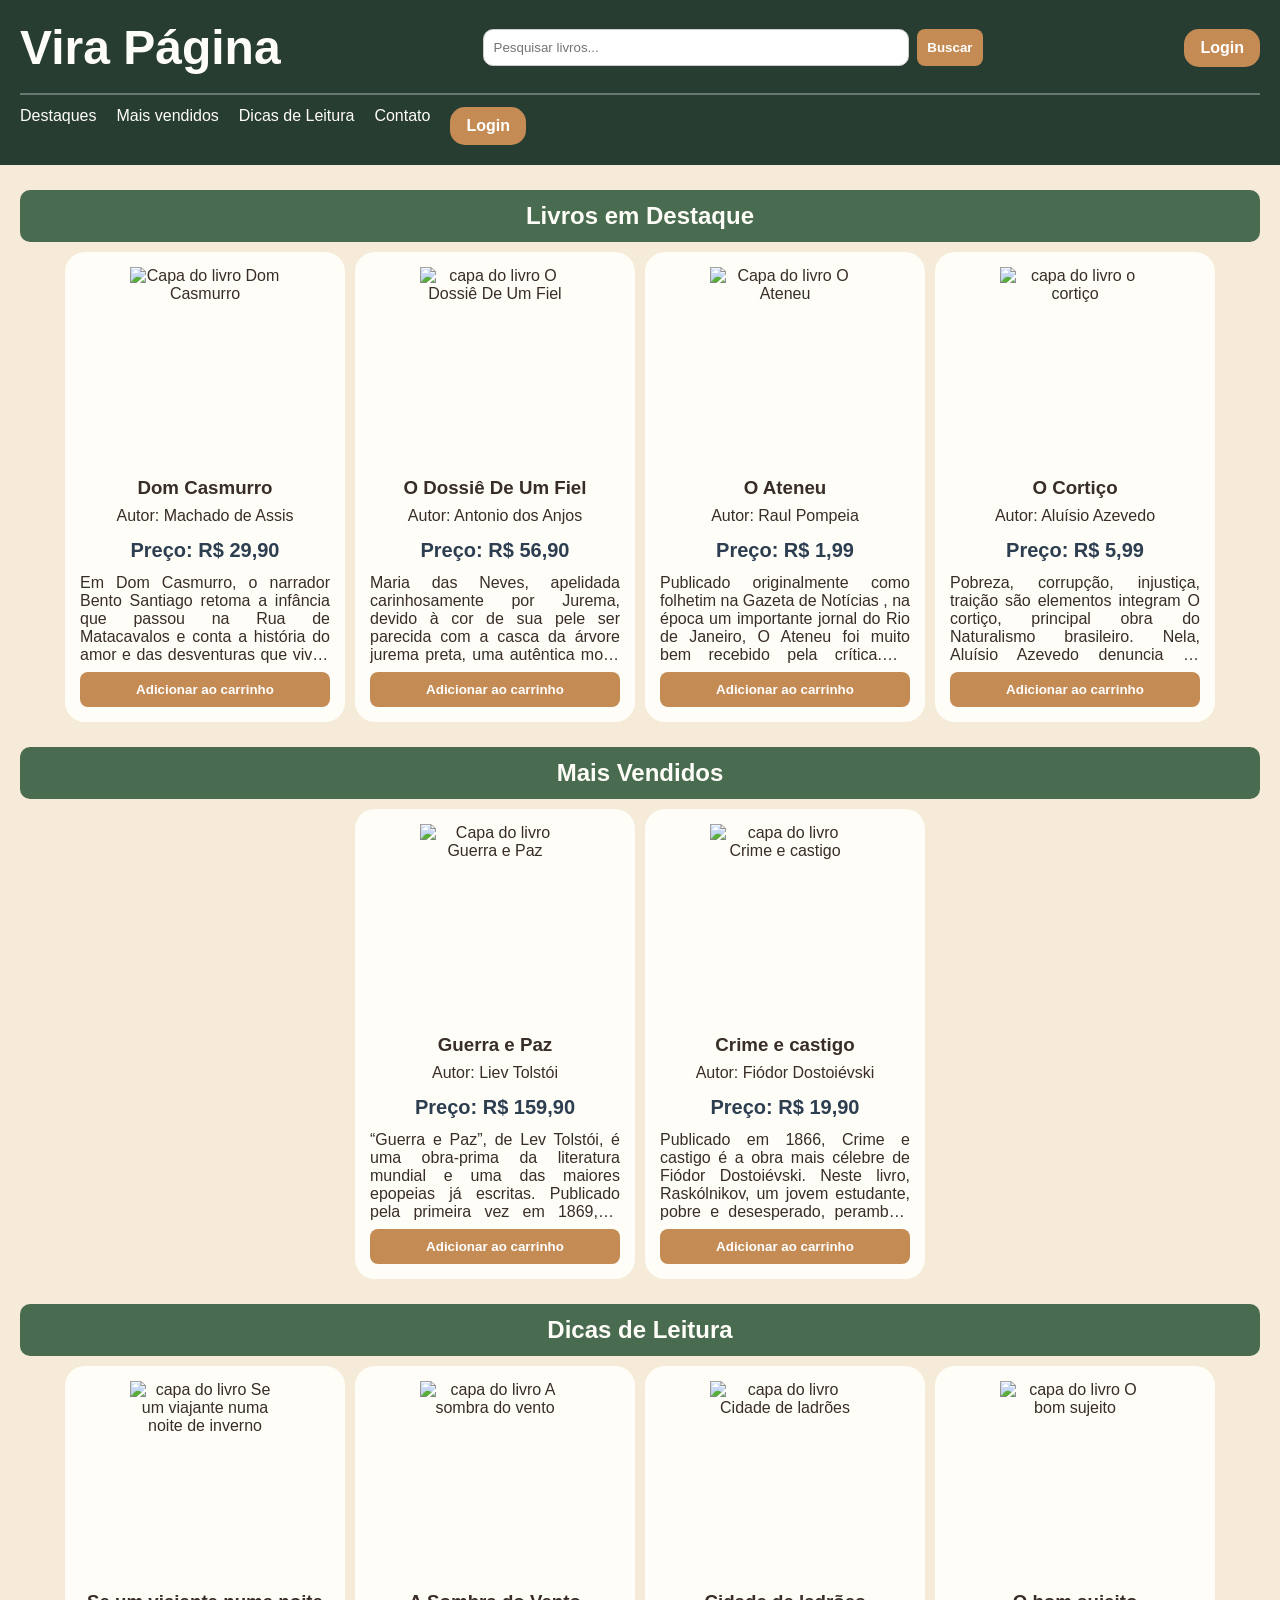
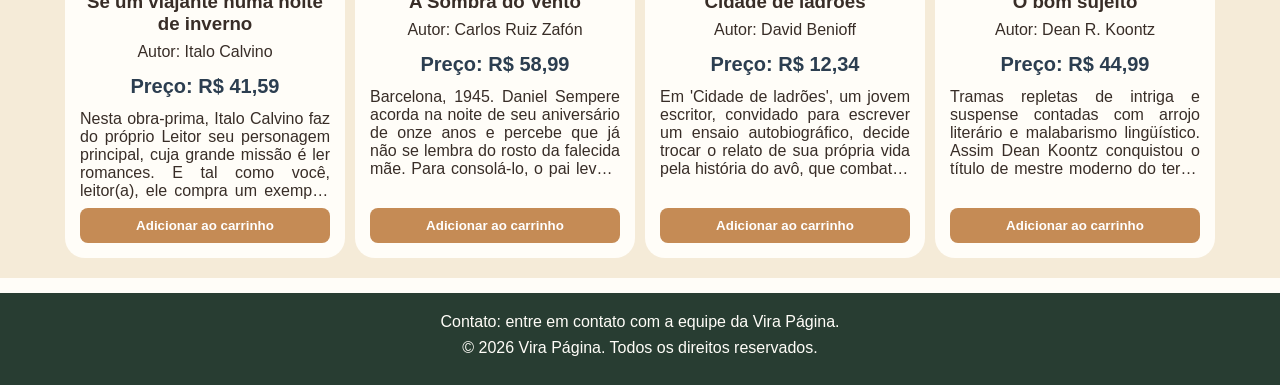
==== commit a60fc5ae: "Update index.html Testado o login na nav" ====
--- a/index.html
+++ b/index.html
@@ -26,6 +26,7 @@
       <a href="#mais-vendidos">Mais vendidos</a>
       <a href="#Dicas-Livros">Dicas de Leitura</a>
       <a href="#contato">Contato</a>
+      <a class="botao-login" href="cadastro.html">Login</a>
     <!--
       <div>
       <a class="botao-login" href="cadastro.html">Login</a>
--- a/style.css
+++ b/style.css
@@ -119,13 +119,16 @@
   border-radius: 20px;
   background-color: var(--branco-quente);
   text-align: center;
+  display: flex;
+  flex-direction: column;
 }
 
 .livro img {
+  display: block;
   width: 150px;
   height: 200px;
   object-fit: contain;
-  margin-bottom: 10px;
+  margin: 0 auto 10px;
 }
 
 .descricao {
@@ -133,6 +136,12 @@
   -webkit-line-clamp: 5;
   -webkit-box-orient: vertical;
   overflow: hidden;
+  text-align: justify;
+  
+}
+
+.livro button {
+  margin-top: auto;
 }
 
 h3 {
@@ -147,6 +156,7 @@
 
 .preco{
     margin-top: 6px;
+    margin-bottom: 12px;
     color: var(--preco);
     font-size: 20px;
     font-weight: bold;
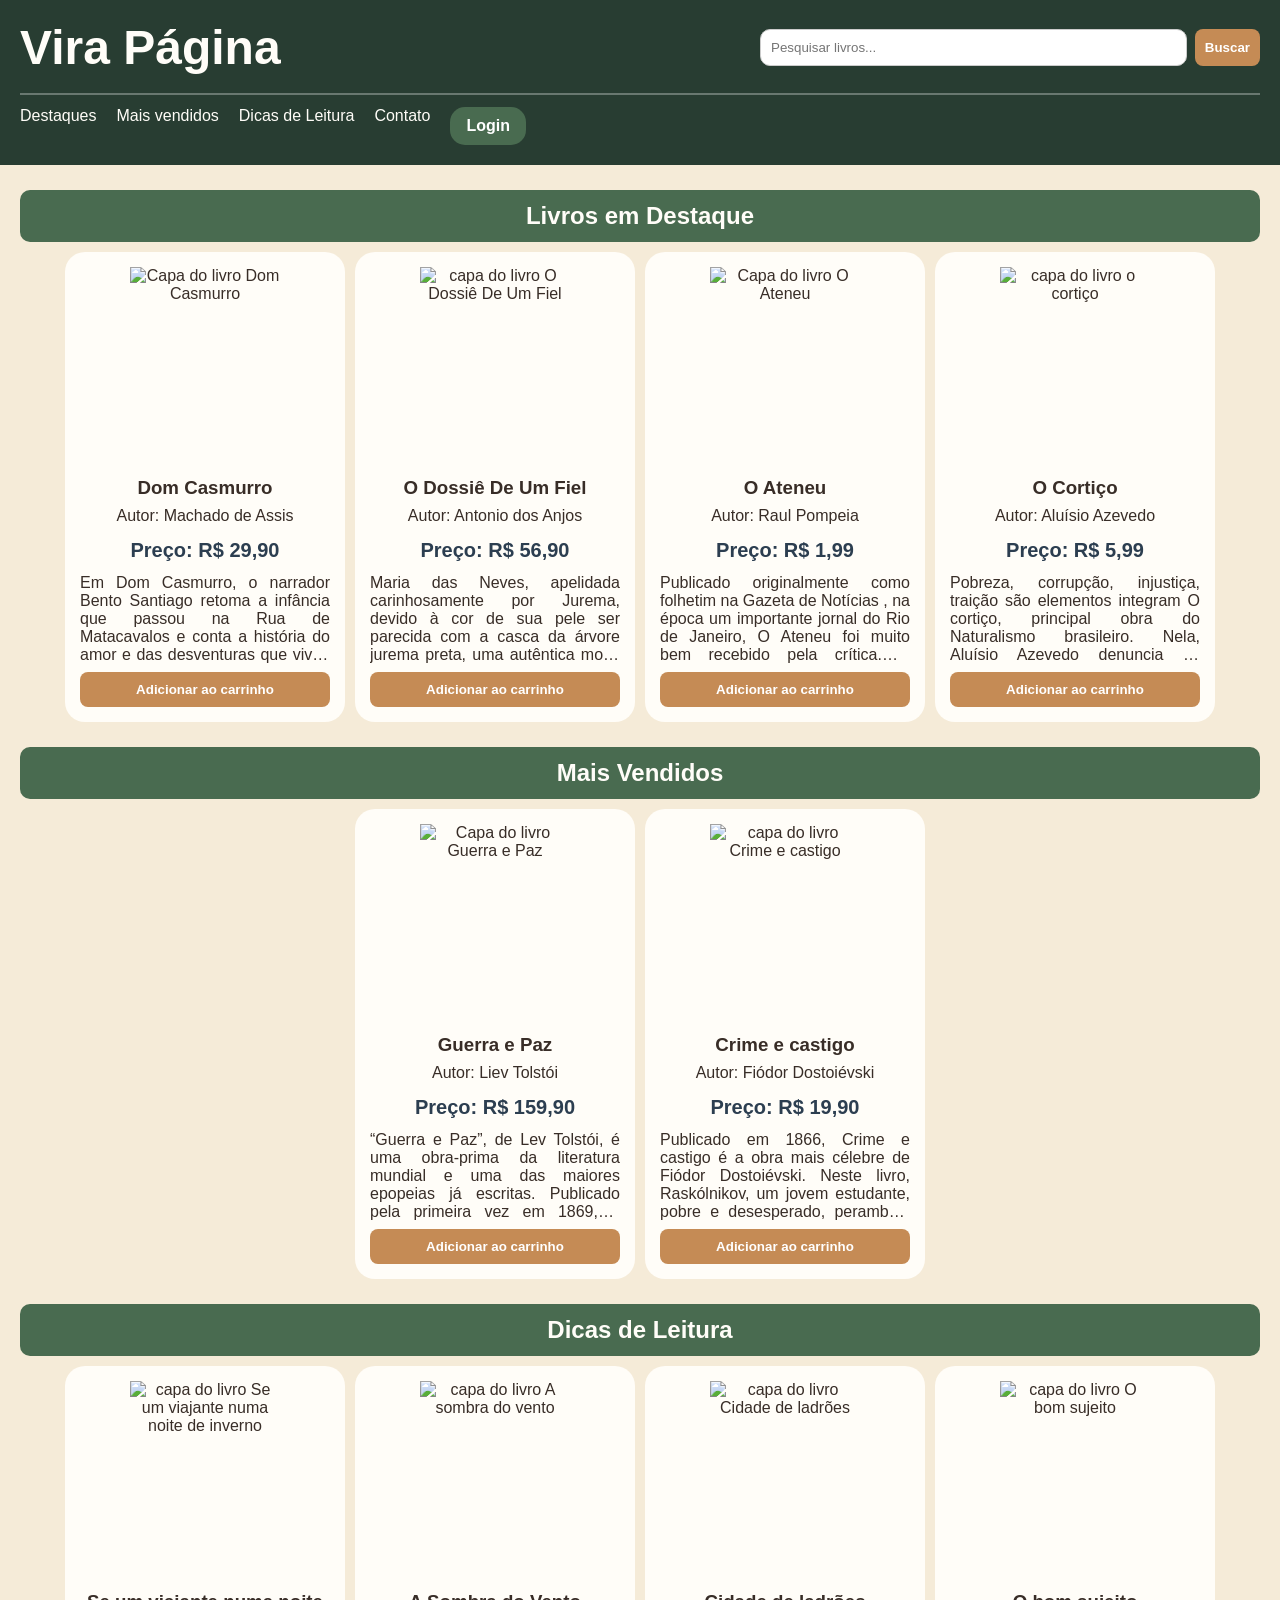
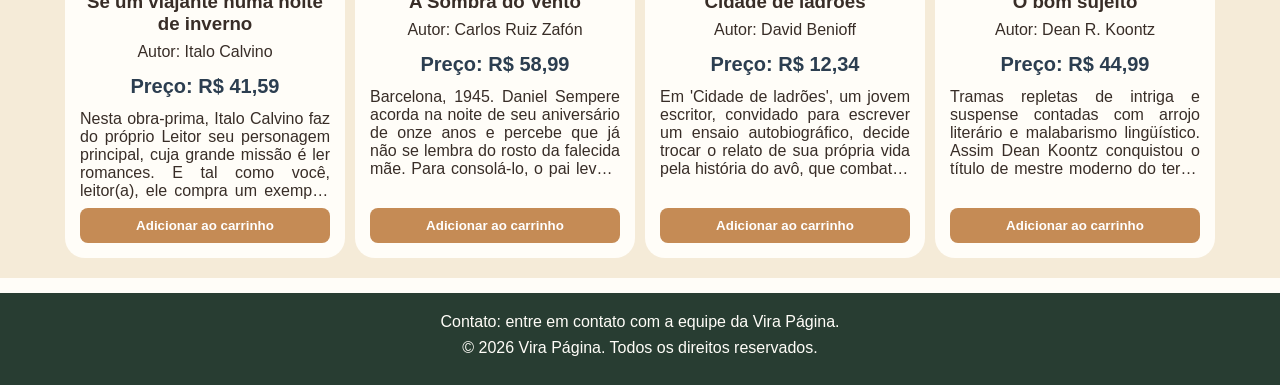
==== commit e29c5510: "Update index.html" ====
--- a/index.html
+++ b/index.html
@@ -17,8 +17,6 @@
         <input type="search" name="pesquisa" placeholder="Pesquisar livros..." aria-label="Pesquisar livros">
         <button type="submit">Buscar</button>
       </form>
-
-       <a class="botao-login" href="cadastro.html">Login</a>     
     </div>
 
     <nav>
@@ -27,11 +25,6 @@
       <a href="#Dicas-Livros">Dicas de Leitura</a>
       <a href="#contato">Contato</a>
       <a class="botao-login" href="cadastro.html">Login</a>
-    <!--
-      <div>
-      <a class="botao-login" href="cadastro.html">Login</a>
-    </div> 
-      -->
     </nav>
   </header>
 
--- a/style.css
+++ b/style.css
@@ -59,13 +59,16 @@
   white-space: nowrap;
 }
 
-.botao-login {
-  background: var(--caramelo);
+nav .botao-login {
+  background: var(--verde-folha);
   color: var(--branco);
   padding: 10px 16px;
   border-radius: 15px;
   text-decoration: none;
   font-weight: bold;
+}
+nav .botao-login:hover{
+  background:var(--caramelo);
 }
 
 nav {
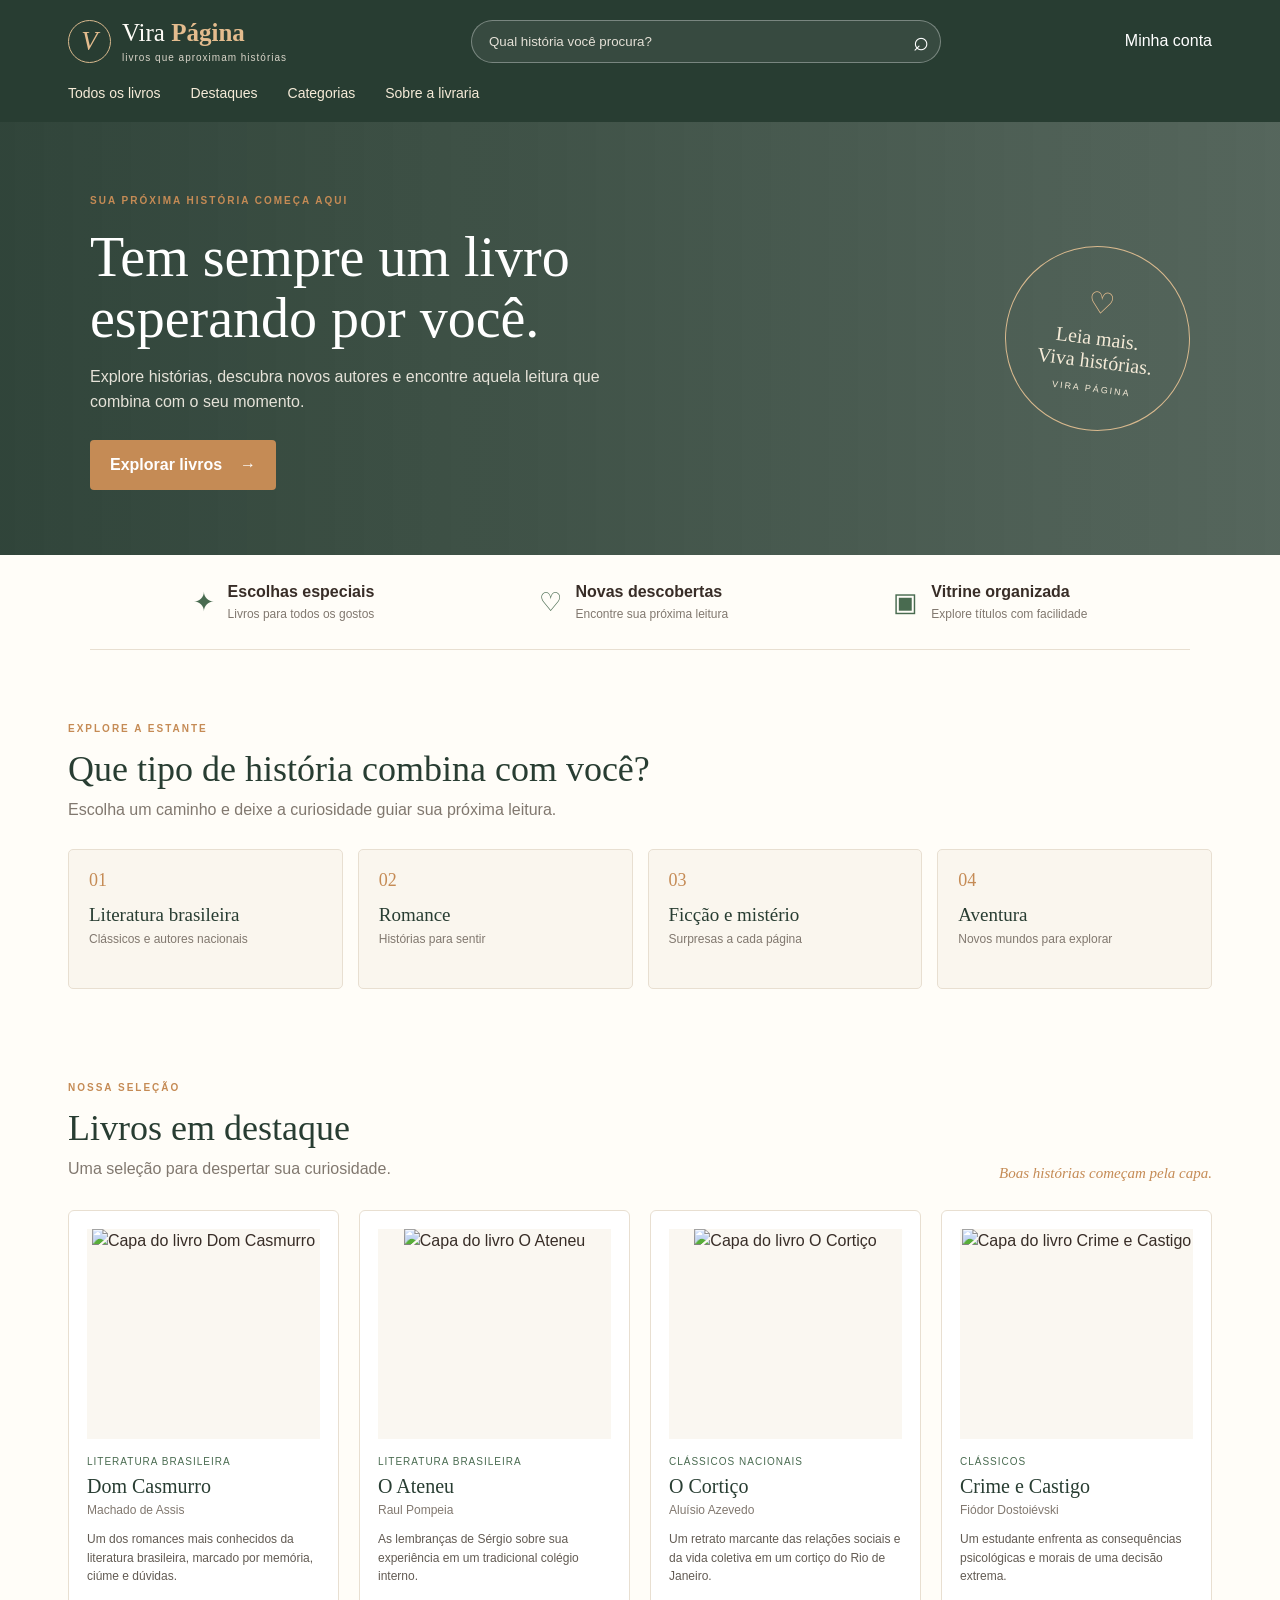
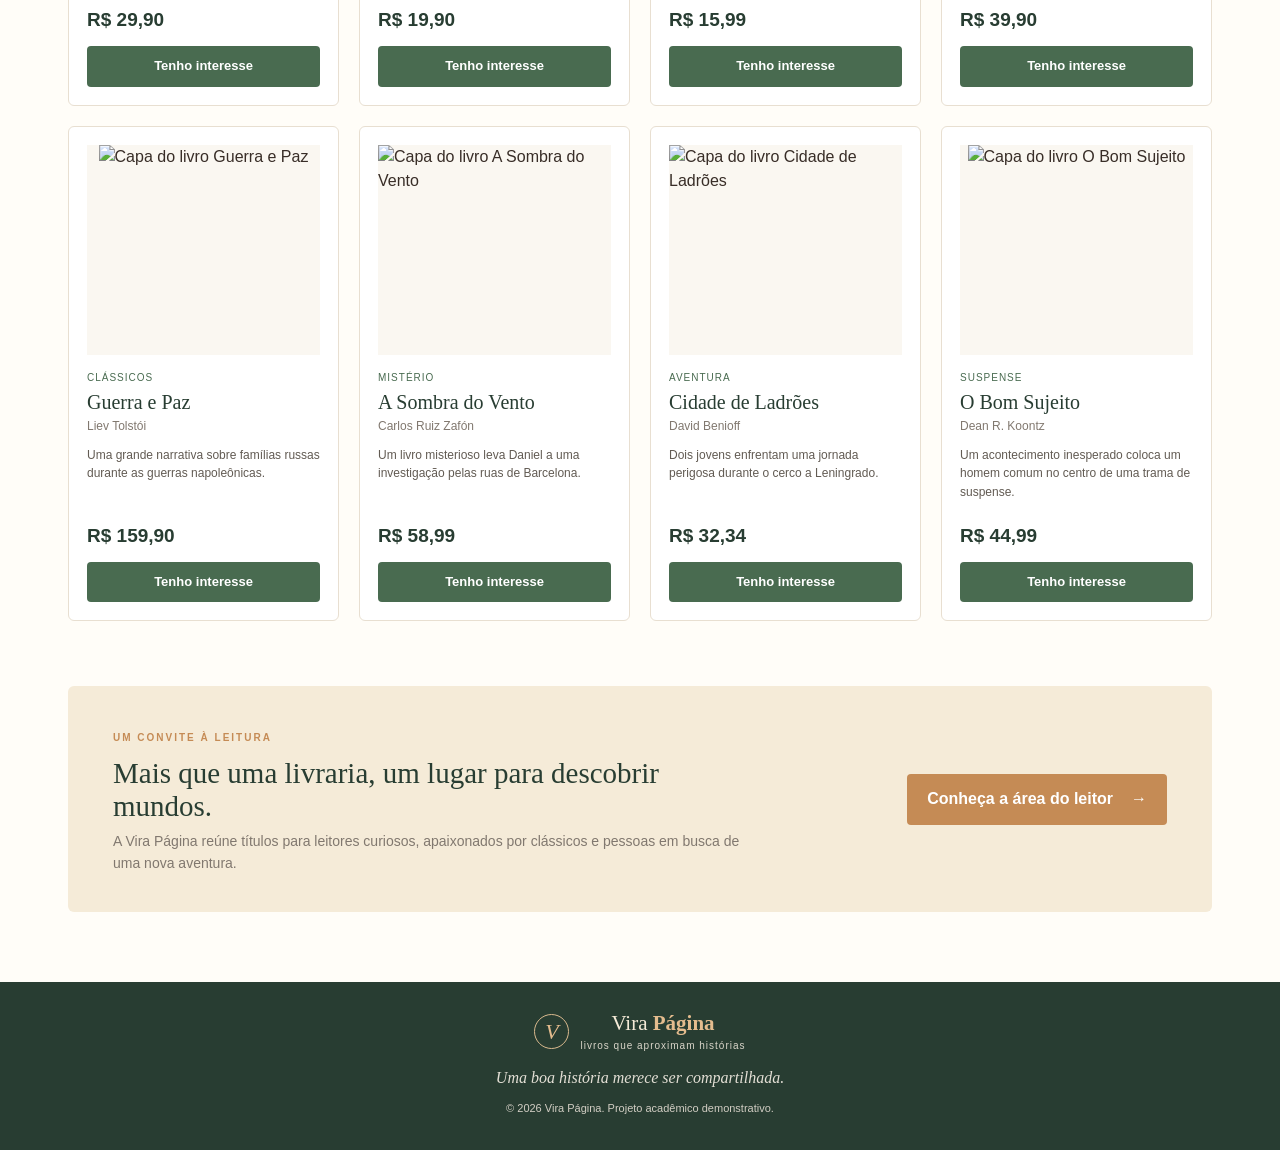
==== commit cc378e3f: "Update index.html" ====
--- a/index.html
+++ b/index.html
@@ -1,168 +1,149 @@
 <!DOCTYPE html>
-<html lang="pt-br">
+<html lang="pt-BR">
 <head>
   <meta charset="UTF-8">
   <meta name="viewport" content="width=device-width, initial-scale=1.0">
+  <meta name="description" content="Vira Página: descubra livros e encontre sua próxima leitura.">
+  <title>Vira Página | Livraria</title>
   <link rel="stylesheet" href="style.css">
-  <title>Vira Página - Livraria</title>
 </head>
 <body>
-  <header>
-    <div class="cabecalho-superior">
-      <div class="titulo">
-        <h1>Vira Página</h1>
-      </div>
-
-      <form class="pesquisa" action="#" method="get">
-        <input type="search" name="pesquisa" placeholder="Pesquisar livros..." aria-label="Pesquisar livros">
-        <button type="submit">Buscar</button>
+  <header class="topo">
+    <div class="cabecalho">
+      <a class="marca" href="index.html" aria-label="Vira Página - início">
+        <span class="marca-icone">V</span>
+        <span>Vira <strong>Página</strong><small>livros que aproximam histórias</small></span>
+      </a>
+      <form class="busca" action="#catalogo" method="get">
+        <label class="sr-only" for="busca">Buscar livros</label>
+        <input id="busca" name="q" type="search" placeholder="Qual história você procura?">
+        <button type="submit" aria-label="Buscar">⌕</button>
       </form>
+      <a class="link-conta" href="cadastro.html">Minha conta</a>
     </div>
-
-    <nav>
+    <nav class="navegacao" aria-label="Navegação principal">
+      <a href="#catalogo">Todos os livros</a>
       <a href="#destaques">Destaques</a>
-      <a href="#mais-vendidos">Mais vendidos</a>
-      <a href="#Dicas-Livros">Dicas de Leitura</a>
-      <a href="#contato">Contato</a>
-      <a class="botao-login" href="cadastro.html">Login</a>
+      <a href="#categorias">Categorias</a>
+      <a href="#sobre">Sobre a livraria</a>
     </nav>
   </header>
 
   <main>
-    <!-- inicio da sessão livros em destaque-->
-    <section class="grupo-livros" id="destaques">
-      <h2 class="destaques">Livros em Destaque</h2>
-
-      <article>
-        <div class="livro">
-          <img src="https://encrypted-tbn0.gstatic.com/images?q=tbn:ANd9GcQMt76j895jT-kC3Kdtqr9kqqfUuXa9z8rQNZuJt3aUrw&s=10" alt="Capa do livro Dom Casmurro">
-          <h3>Dom Casmurro</h3>
-          <p>Autor: Machado de Assis</p>
-          <p class="preco">Preço: R$ 29,90</p>
-          <p class="descricao">Em Dom Casmurro, o narrador Bento Santiago retoma a infância que passou na Rua de Matacavalos e conta a história do amor e das desventuras que viveu com Capitu, uma das personagens mais enigmáticas e intrigantes da literatura brasileira. Nas páginas deste romance, encontra-se a versão de um homem perturbado pelo ciúme, que revela aos poucos sua psicologia complexa e enreda o leitor em sua narrativa ambígua acerca do acontecimento ou não do adultério da mulher com olhos de ressaca, uma das maiores polêmicas da literatura brasileira.</p>
-          <button type="button">Adicionar ao carrinho</button>
-        </div>
-      </article>
-
-      <article>
-        <div class="livro">
-          <img src="https://m.media-amazon.com/images/I/61TSxQil8KL._SY522_.jpg" alt="capa do livro O Dossiê De Um Fiel">
-          <h3>O Dossiê De Um Fiel</h3>
-          <p>Autor: Antonio dos Anjos</p>
-          <p class="preco">Preço: R$ 56,90</p>
-          <p class="descricao">Maria das Neves, apelidada carinhosamente por Jurema, devido à cor de sua pele ser parecida com a casca da árvore jurema preta, uma autêntica moça rural. Presa aos caprichos do pai e guiada pelos costumes de uma sociedade machista, matem-se firme na luta diária, na esperança por dias melhores. Apaixonada pelo primo rico da capital, diariamente planeja o que fazer quando ele vier lhe visitar nas férias escolares do final de ano. Eterna sonhadora, ela segue a risca os mandamentos da Igreja Católica Apostólica Romana. Ele trava um duelo entre o sacerdócio e o amor de uma moça, sendo obrigado a enfrentar a fúria dos seus superiores eclesiásticos. Excomungado e internado num hospício durante a Ditadura Militar, perseguido e abandonado numa ilha desconhecida, terá o Padre Dirceu forças suficientes para superar as dificuldades e conseguir realizar os seus sonhos? Amor, paixão, traição, renúncia, sofrimento, são os ingredientes desta saga que tem início na década de 1960 aos dias atuais, levando o leitor a presenciar um final surpreendente</p>
-          <button type="button">Adicionar ao carrinho</button>
-        </div>
-      </article>
-
-      <article>
-        <div class="livro">
-          <img src="https://m.media-amazon.com/images/I/61z2rdrO1bL._SY522_.jpg" alt="Capa do livro O Ateneu">
-          <h3>O Ateneu</h3>
-          <p>Autor: Raul Pompeia</p>
-          <p class="preco">Preço: R$ 1,99</p>
-          <p class="descricao"> Publicado originalmente como folhetim na Gazeta de Notícias , na época um importante jornal do Rio de Janeiro, O Ateneu foi muito bem recebido pela crítica. E perduraria, como uma verdadeira joia do romance brasileiro, ao tratar dos anos decisivos de um garoto e da vida escolar.
-Em 1888, Raul Pompeia era um jovem advogado e escritor fluminense bastante conhecido no meio jornalístico e literário da Corte, sobretudo por suas crônicas, reportagens, contos e poemas em prosa publicados em periódicos do Rio de Janeiro e de São Paulo.
-O romance, que mistura ficção e autobiografia, narra as experiências de Sérgio, um tímido pré-adolescente de onze anos como aluno interno no Colégio Ateneu, conhecido como a melhor instituição de ensino do Império. Os cenários do colégio e sua memorável galeria de alunos, professores e funcionários são um autêntico microcosmo da vida social da época.
-Esta edição conta com texto introdutório de Pedro Meira Monteiro, doutor em História da Literatura pela Unicamp e professor da Universidade Princeton.</p>
-          <button type="button">Adicionar ao carrinho</button>
-        </div>
-      </article>
-
-      
-      <article>
-        <div class="livro">
-          <img src="https://m.media-amazon.com/images/I/61hI7QLrTkL._SY522_.jpg" alt="capa do livro o cortiço">
-          <h3>O Cortiço </h3>
-          <p>Autor: Aluísio Azevedo</p>
-          <p class="preco">Preço: R$ 5,99</p>
-          <p class="descricao">Pobreza, corrupção, injustiça, traição são elementos integram O cortiço, principal obra do Naturalismo brasileiro. Nela, Aluísio Azevedo denuncia as mazelas sociais enfrentadas pelos moradores de um cortiço no Rio de Janeiro no século XIX. É um romance que convida a analisar por meio da observação crítica do cotidiano das personagens a animalização do ser humano, questão que se mostra, mais do que nunca, atual.</p>
-          <button type="button">Adicionar ao carrinho</button>
-        </div>
-      </article>
-    </section>
-<!-- inicio da sessão Mais vendidos -->
-    <section class="grupo-livros" id="mais-vendidos">
-      <h2 class="destaques">Mais Vendidos</h2>
-
-      <article>
-        <div class="livro">
-          <img src="https://m.media-amazon.com/images/I/71DWb+w+m8L._SY522_.jpg" alt="Capa do livro Guerra e Paz">
-          <h3>Guerra e Paz</h3>
-          <p>Autor: Liev Tolstói</p>
-          <p class="preco">Preço: R$ 159,90</p>
-          <p class="descricao">“Guerra e Paz”, de Lev Tolstói, é uma obra-prima da literatura mundial e uma das maiores epopeias já escritas. Publicado pela primeira vez em 1869, o romance aborda a vida de várias famílias aristocráticas russas durante o período de guerra contra Napoleão Bonaparte, que culminou na invasão francesa da Rússia em 1812.
-A história de “Guerra e Paz” é contada por meio de uma narrativa complexa que envolve várias camadas de personagens e tramas. Entre os personagens principais, destacam-se os membros da família Rostóv, incluindo a jovem e bela Natacha, o príncipe Andrei Bolkónski, que busca um propósito para sua vida, e Pierre Bezúkhov, um homem rico e perturbado que busca um significado para sua existência.</p>
-          <button type="button">Adicionar ao carrinho</button>
-        </div>
-      </article>
-
-      <article>
-        <div class="livro">
-          <img src="https://m.media-amazon.com/images/I/916WkSH4cGL._SY522_.jpg" alt="capa do livro Crime e castigo">
-          <h3>Crime e castigo</h3>
-          <p>Autor: Fiódor Dostoiévski</p>
-          <p class="preco">Preço: R$ 19,90</p>
-          <p class="descricao">Publicado em 1866, Crime e castigo é a obra mais célebre de Fiódor Dostoiévski. Neste livro, Raskólnikov, um jovem estudante, pobre e desesperado, perambula pelas ruas de São Petersburgo até cometer um crime que tentará justificar por uma teoria: grandes homens, como César ou Napoleão, foram assassinos absolvidos pela História. Este ato desencadeia uma narrativa labiríntica que arrasta o leitor por becos, tabernas e pequenos cômodos, povoados de personagens que lutam para preservar sua dignidade contra as várias formas da tirania. Esta é a primeira tradução direta da obra lançada no Brasil, e recebeu em 2002 o Prêmio Paulo Rónai de Tradução da Fundação Biblioteca Nacional</p>
-          <button type="button">Adicionar ao carrinho</button>
-        </div>
-      </article>
+    <section class="hero">
+      <div class="hero-conteudo">
+        <span class="etiqueta">SUA PRÓXIMA HISTÓRIA COMEÇA AQUI</span>
+        <h1>Tem sempre um livro esperando por você.</h1>
+        <p>Explore histórias, descubra novos autores e encontre aquela leitura que combina com o seu momento.</p>
+        <a class="botao-principal" href="#catalogo">Explorar livros <span>→</span></a>
+      </div>
+      <div class="hero-selo" aria-label="Leia mais, viva histórias">
+        <span>♡</span>
+        <strong>Leia mais.<br>Viva histórias.</strong>
+        <small>VIRA PÁGINA</small>
+      </div>
     </section>
 
+    <section class="beneficios" aria-label="Vantagens da livraria">
+      <article><span>✦</span><div><strong>Escolhas especiais</strong><small>Livros para todos os gostos</small></div></article>
+      <article><span>♡</span><div><strong>Novas descobertas</strong><small>Encontre sua próxima leitura</small></div></article>
+      <article><span>▣</span><div><strong>Vitrine organizada</strong><small>Explore títulos com facilidade</small></div></article>
+    </section>
 
-    <!-- inicio da sessão Dicas de laitura -->
-    <section class="grupo-livros" id="Dicas-Livros">
-      <h2 class="destaques">Dicas de Leitura</h2>
-      <article>
-        <div class="livro">
-          <img src="https://m.media-amazon.com/images/I/71UtNN3xJHL._SX425_.jpg" alt="capa do livro Se um viajante numa noite de inverno">
-          <h3> Se um viajante numa noite de inverno</h3>
-          <p>Autor: Italo Calvino</p>
-          <p class="preco">Preço: R$ 41,59</p>
-          <p class="descricao">Nesta obra-prima, Italo Calvino faz do próprio Leitor seu personagem principal, cuja grande missão é ler romances. E tal como você, leitor(a), ele compra um exemplar de Se um viajante numa noite de inverno e se vê imerso em uma trama fascinante, cheia de mistério e expectativa, mas que se interrompe por volta da página 30.</p>
-          <button type="button">Adicionar ao carrinho</button>
+    <section class="secao-categorias" id="categorias">
+      <div class="titulo-secao">
+        <span class="etiqueta">EXPLORE A ESTANTE</span>
+        <h2>Que tipo de história combina com você?</h2>
+        <p>Escolha um caminho e deixe a curiosidade guiar sua próxima leitura.</p>
+      </div>
+      <div class="categorias">
+        <a href="#catalogo" class="categoria"><span>01</span><strong>Literatura brasileira</strong><small>Clássicos e autores nacionais</small></a>
+        <a href="#catalogo" class="categoria"><span>02</span><strong>Romance</strong><small>Histórias para sentir</small></a>
+        <a href="#catalogo" class="categoria"><span>03</span><strong>Ficção e mistério</strong><small>Surpresas a cada página</small></a>
+        <a href="#catalogo" class="categoria"><span>04</span><strong>Aventura</strong><small>Novos mundos para explorar</small></a>
+      </div>
+    </section>
+
+    <section class="vitrine" id="catalogo">
+      <div class="titulo-secao titulo-vitrine" id="destaques">
+        <div>
+          <span class="etiqueta">NOSSA SELEÇÃO</span>
+          <h2>Livros em destaque</h2>
+          <p>Uma seleção para despertar sua curiosidade.</p>
         </div>
-      </article>
+        <span class="texto-apoio">Boas histórias começam pela capa.</span>
+      </div>
 
-        <article>
-        <div class="livro">
-          <img src="https://m.media-amazon.com/images/I/91xOzA3VHtL._SY522_.jpg" alt="capa do livro A sombra do vento">
-          <h3> A Sombra do Vento</h3>
-          <p>Autor: Carlos Ruiz Zafón</p>
-          <p class="preco">Preço: R$ 58,99</p>
-          <p class="descricao">Barcelona, 1945. Daniel Sempere acorda na noite de seu aniversário de onze anos e percebe que já não se lembra do rosto da falecida mãe. Para consolá-lo, o pai leva o menino pela primeira vez ao Cemitério dos Livros Esquecidos. É lá que Daniel descobre A sombra do vento, romance escrito por Julián Carax, que logo se torna seu autor favorito, sua obsessão. No entanto, quando começa a buscar outras obras do escritor, Daniel descobre que alguém anda destruindo sistematicamente todos os exemplares de todos os livros que Carax já publicou, e que o que tem nas mãos pode muito bem ser o último volume sobrevivente. Junto com seu amigo Fermín, Daniel percorre a cidade, adentrando as ruelas e os segredos mais obscuros de Barcelona. Anos se passam e sua investigação inocente se transforma em uma trama de mistério, magia, loucura e assassinato. E o destino de seu autor favorito de repente parece intimamente conectado ao dele.</p>
-          <button type="button">Adicionar ao carrinho</button>
-        </div>
-      </article>
+      <div class="grade-livros">
+        <article class="livro-card">
+          <div class="capa"><img src="https://m.media-amazon.com/images/I/81A-mBe6k+L._SY522_.jpg" alt="Capa do livro Dom Casmurro" loading="lazy"></div>
+          <span class="categoria-livro">Literatura brasileira</span>
+          <h3>Dom Casmurro</h3><p class="autor">Machado de Assis</p>
+          <p class="descricao">Um dos romances mais conhecidos da literatura brasileira, marcado por memória, ciúme e dúvidas.</p>
+          <div class="card-rodape"><strong class="preco">R$ 29,90</strong><a class="botao-card" href="cadastro.html">Tenho interesse</a></div>
+        </article>
+        <article class="livro-card">
+          <div class="capa"><img src="https://m.media-amazon.com/images/I/61z2rdrO1bL._SY522_.jpg" alt="Capa do livro O Ateneu" loading="lazy"></div>
+          <span class="categoria-livro">Literatura brasileira</span>
+          <h3>O Ateneu</h3><p class="autor">Raul Pompeia</p>
+          <p class="descricao">As lembranças de Sérgio sobre sua experiência em um tradicional colégio interno.</p>
+          <div class="card-rodape"><strong class="preco">R$ 19,90</strong><a class="botao-card" href="cadastro.html">Tenho interesse</a></div>
+        </article>
+        <article class="livro-card">
+          <div class="capa"><img src="https://m.media-amazon.com/images/I/61hI7QLrTkL._SY522_.jpg" alt="Capa do livro O Cortiço" loading="lazy"></div>
+          <span class="categoria-livro">Clássicos nacionais</span>
+          <h3>O Cortiço</h3><p class="autor">Aluísio Azevedo</p>
+          <p class="descricao">Um retrato marcante das relações sociais e da vida coletiva em um cortiço do Rio de Janeiro.</p>
+          <div class="card-rodape"><strong class="preco">R$ 15,99</strong><a class="botao-card" href="cadastro.html">Tenho interesse</a></div>
+        </article>
+        <article class="livro-card">
+          <div class="capa"><img src="https://m.media-amazon.com/images/I/916WkSH4cGL._SY522_.jpg" alt="Capa do livro Crime e Castigo" loading="lazy"></div>
+          <span class="categoria-livro">Clássicos</span>
+          <h3>Crime e Castigo</h3><p class="autor">Fiódor Dostoiévski</p>
+          <p class="descricao">Um estudante enfrenta as consequências psicológicas e morais de uma decisão extrema.</p>
+          <div class="card-rodape"><strong class="preco">R$ 39,90</strong><a class="botao-card" href="cadastro.html">Tenho interesse</a></div>
+        </article>
+        <article class="livro-card">
+          <div class="capa"><img src="https://m.media-amazon.com/images/I/71DWb+w+m8L._SY522_.jpg" alt="Capa do livro Guerra e Paz" loading="lazy"></div>
+          <span class="categoria-livro">Clássicos</span>
+          <h3>Guerra e Paz</h3><p class="autor">Liev Tolstói</p>
+          <p class="descricao">Uma grande narrativa sobre famílias russas durante as guerras napoleônicas.</p>
+          <div class="card-rodape"><strong class="preco">R$ 159,90</strong><a class="botao-card" href="cadastro.html">Tenho interesse</a></div>
+        </article>
+        <article class="livro-card">
+          <div class="capa"><img src="https://m.media-amazon.com/images/I/91xOzA3VHtL._SY522_.jpg" alt="Capa do livro A Sombra do Vento" loading="lazy"></div>
+          <span class="categoria-livro">Mistério</span>
+          <h3>A Sombra do Vento</h3><p class="autor">Carlos Ruiz Zafón</p>
+          <p class="descricao">Um livro misterioso leva Daniel a uma investigação pelas ruas de Barcelona.</p>
+          <div class="card-rodape"><strong class="preco">R$ 58,99</strong><a class="botao-card" href="cadastro.html">Tenho interesse</a></div>
+        </article>
+        <article class="livro-card">
+          <div class="capa"><img src="https://m.media-amazon.com/images/I/A1spo2Y3RxL._SY522_.jpg" alt="Capa do livro Cidade de Ladrões" loading="lazy"></div>
+          <span class="categoria-livro">Aventura</span>
+          <h3>Cidade de Ladrões</h3><p class="autor">David Benioff</p>
+          <p class="descricao">Dois jovens enfrentam uma jornada perigosa durante o cerco a Leningrado.</p>
+          <div class="card-rodape"><strong class="preco">R$ 32,34</strong><a class="botao-card" href="cadastro.html">Tenho interesse</a></div>
+        </article>
+        <article class="livro-card">
+          <div class="capa"><img src="https://m.media-amazon.com/images/I/61MJr-qghoL._SY425_.jpg" alt="Capa do livro O Bom Sujeito" loading="lazy"></div>
+          <span class="categoria-livro">Suspense</span>
+          <h3>O Bom Sujeito</h3><p class="autor">Dean R. Koontz</p>
+          <p class="descricao">Um acontecimento inesperado coloca um homem comum no centro de uma trama de suspense.</p>
+          <div class="card-rodape"><strong class="preco">R$ 44,99</strong><a class="botao-card" href="cadastro.html">Tenho interesse</a></div>
+        </article>
+      </div>
+    </section>
 
-        <article>
-        <div class="livro">
-          <img src="https://m.media-amazon.com/images/I/A1spo2Y3RxL._SY522_.jpg" alt="capa do livro Cidade de ladrões ">
-          <h3>Cidade de ladrões </h3>
-          <p>Autor: David Benioff</p>
-          <p class="preco">Preço: R$ 12,34</p>
-          <p class="descricao">Em 'Cidade de ladrões', um jovem escritor, convidado para escrever um ensaio autobiográfico, decide trocar o relato de sua própria vida pela história do avô, que combateu os alemães durante o cerco a Leningrado, na Segunda Guerra Mundial. Relutante, o avô aceita contar, pela primeira vez, o que ocorreu naqueles dias - uma odisséia de dois jovens determinados a sobreviver a todo custo, em meio ao frio, à fome, à loucura dos oficiais russos e ao perigo iminente do Exército alemão.</p>
-          <button type="button">Adicionar ao carrinho</button>
-        </div>
-      </article>
-      
-        <article>
-        <div class="livro">
-          <img src="https://m.media-amazon.com/images/I/61MJr-qghoL._SY425_.jpg" alt="capa do livro O bom sujeito">
-          <h3>O bom sujeito </h3>
-          <p>Autor: Dean R. Koontz</p>
-          <p class="preco">Preço: R$ 44,99</p>
-          <p class="descricao">Tramas repletas de intriga e suspense contadas com arrojo literário e malabarismo lingüístico. Assim Dean Koontz conquistou o título de mestre moderno do terror e, a reboque, lugar cativo nas listas de mais vendidos dos principais jornais. Em O bom sujeito, ele prova mais um vez seu talento num thriller intelectual. Um quebra-cabeças engenhoso, com ares de comédia de erros e desfecho surpreendente.O pedreiro Timothy Carrier vive uma existência pacata, dividido entre o trabalho e as escapadas até o bar de seu amigo Liam. Em meio a excêntricos fregueses e divertidas conversas, ele aprecia algumas cervejas e acalenta pensamentos simples: Tim sabe a diferença entre o certo e o errado, o bem e o mal. Até que uma noite, um estranho senta do seu lado... e toda sua existência toma um rumo inacreditável.Confundido com um assassino de aluguel, recebe um envelope com 10 mil dólares e a foto de uma jovem escritora, Linda Paquette, a qual deve eliminar. Quando o verdadeiro matador aparece, Tim tenta se passar pelo mandante e suspender o contrato. Mas é impossível parar esse sujeito, um sociopata louco para puxar o gatilho. Então Tim decide ajudar a vítima em potencial, uma mulher que sequer conhece.O misterioso matador começa a procurá-los e Tim e Linda não veem outra opção a não ser fugir. Enquanto lutam pela sobrevivência, precisam descobrir quem está atrás de Linda e por que a quer morta. O bom sujeito se apóia em uma decisão que todos precisam tomar: ajudar ou fugir. Um romance empolgante, cheio de reviravoltas que confirma o nome de Koontz na galeria dos melhore autores da atualidade.</p>
-          <button type="button">Adicionar ao carrinho</button>
-        </div>
-      </article>
-      
+    <section class="chamada" id="sobre">
+      <div><span class="etiqueta">UM CONVITE À LEITURA</span><h2>Mais que uma livraria, um lugar para descobrir mundos.</h2><p>A Vira Página reúne títulos para leitores curiosos, apaixonados por clássicos e pessoas em busca de uma nova aventura.</p></div>
+      <a href="cadastro.html" class="botao-principal">Conheça a área do leitor <span>→</span></a>
     </section>
   </main>
 
-  <footer id="contato">
-    <p>Contato: entre em contato com a equipe da Vira Página.</p>
-    <p>&copy; 2026 Vira Página. Todos os direitos reservados.</p>
+  <footer>
+    <a class="marca marca-rodape" href="index.html"><span class="marca-icone">V</span><span>Vira <strong>Página</strong><small>livros que aproximam histórias</small></span></a>
+    <p>Uma boa história merece ser compartilhada.</p>
+    <small>© 2026 Vira Página. Projeto acadêmico demonstrativo.</small>
   </footer>
 </body>
 </html>
--- a/style.css
+++ b/style.css
@@ -1,253 +1,109 @@
 :root {
-  --verde-floresta: #283D32;
-  --verde-folha: #496B50;
-  --papel: #F5EBD8;
-  --branco-quente: #FFFDF8;
-  --branco: #FFFFFF;
-  --marron-escuro: #382D27;
-  --caramelo: #C58B55;
-  --cinza-claro: #cccccc;
-  --branco-transparente: rgba(255, 255, 255, 0.3);
-  --preco:#2c3e50;
+  --verde-floresta: #283d32;
+  --verde-folha: #496b50;
+  --papel: #f5ebd8;
+  --branco-quente: #fffdf8;
+  --marrom: #382d27;
+  --caramelo: #c58b55;
+  --cinza: #81786f;
+  --borda: #e8dfd1;
 }
-
-* {
-  margin: 0;
-  padding: 0;
-  box-sizing: border-box;
-  font-family: Arial, Helvetica, sans-serif;
+* { box-sizing: border-box; margin: 0; padding: 0; }
+html { scroll-behavior: smooth; }
+body { font-family: Arial, Helvetica, sans-serif; background: var(--branco-quente); color: var(--marrom); line-height: 1.55; }
+a { color: inherit; }
+.topo { background: var(--verde-floresta); color: var(--branco-quente); }
+.cabecalho { max-width: 1200px; margin: auto; padding: 20px 28px; display: flex; align-items: center; justify-content: space-between; gap: 30px; }
+.marca { display: flex; align-items: center; gap: 11px; text-decoration: none; font: 25px Georgia, serif; line-height: 1.05; white-space: nowrap; }
+.marca strong { color: #e4bc8e; }
+.marca small { display: block; margin-top: 6px; color: #d9d5c9; font: 10px Arial, sans-serif; letter-spacing: 1px; }
+.marca-icone { width: 43px; height: 43px; border: 1px solid #d9b98e; border-radius: 50%; display: grid; place-items: center; color: #e4bc8e; font: italic 27px Georgia, serif; }
+.busca { position: relative; flex: 1; max-width: 470px; }
+.busca input { width: 100%; padding: 13px 48px 13px 17px; border: 1px solid #ffffff55; border-radius: 30px; outline: none; background: #ffffff12; color: white; }
+.busca input::placeholder { color: #e4e0d6; }
+.busca button { position: absolute; top: 0; right: 12px; height: 100%; border: 0; background: none; color: white; font-size: 27px; cursor: pointer; }
+.link-conta { color: white; text-decoration: none; white-space: nowrap; }
+.link-conta:hover, .navegacao a:hover { color: #e4bc8e; text-decoration: underline; }
+.navegacao { max-width: 1200px; margin: auto; padding: 0 28px 17px; display: flex; flex-wrap: wrap; gap: 30px; }
+.navegacao a { color: var(--papel); text-decoration: none; font-size: 14px; }
+.hero { min-height: 390px; padding: 65px max(7%, calc((100% - 1100px)/2)); display: flex; align-items: center; justify-content: space-between; gap: 40px; color: white; background: linear-gradient(90deg, #283d32f5, #283d32c9), url("https://images.unsplash.com/photo-1507842217343-583bb7270b66?auto=format&fit=crop&w=1800&q=85") center/cover; }
+.hero-conteudo { max-width: 620px; }
+.etiqueta { color: var(--caramelo); font-size: 10px; font-weight: bold; letter-spacing: 2px; }
+.hero h1 { margin: 15px 0; font: clamp(36px, 5vw, 56px)/1.1 Georgia, serif; }
+.hero p { max-width: 540px; margin-bottom: 25px; color: #e5e2d8; }
+.botao-principal { display: inline-flex; align-items: center; justify-content: center; gap: 18px; padding: 13px 20px; border: 0; border-radius: 4px; background: var(--caramelo); color: white; text-decoration: none; font-weight: bold; transition: background .2s, transform .2s; }
+.botao-principal:hover { background: #ad7543; transform: translateY(-2px); }
+.hero-selo { width: 185px; height: 185px; flex: 0 0 185px; border: 1px solid #d9b98e; border-radius: 50%; display: flex; flex-direction: column; align-items: center; justify-content: center; text-align: center; transform: rotate(7deg); color: var(--papel); }
+.hero-selo span { color: #e4bc8e; font-size: 30px; }
+.hero-selo strong { font: 20px Georgia, serif; }
+.hero-selo small { margin-top: 10px; font-size: 9px; letter-spacing: 2px; }
+.beneficios { max-width: 1100px; margin: auto; padding: 25px 30px; display: flex; justify-content: space-around; flex-wrap: wrap; gap: 20px; border-bottom: 1px solid var(--borda); }
+.beneficios article { display: flex; align-items: center; gap: 13px; }
+.beneficios article > span { color: var(--verde-folha); font-size: 26px; }
+.beneficios strong, .beneficios small { display: block; }
+.beneficios small { color: var(--cinza); font-size: 12px; }
+.secao-categorias, .vitrine { max-width: 1200px; margin: auto; padding: 65px 28px; }
+.titulo-secao h2, .chamada h2 { margin: 8px 0; color: var(--verde-floresta); font: clamp(27px, 3vw, 36px) Georgia, serif; }
+.titulo-secao p, .chamada p { color: var(--cinza); }
+.categorias { display: grid; grid-template-columns: repeat(4, 1fr); gap: 15px; margin-top: 27px; }
+.categoria { min-height: 140px; padding: 20px; border: 1px solid var(--borda); border-radius: 5px; background: #faf6ee; text-decoration: none; transition: .2s; }
+.categoria:hover { border-color: var(--caramelo); background: var(--papel); transform: translateY(-3px); }
+.categoria span, .categoria strong, .categoria small { display: block; }
+.categoria span { color: var(--caramelo); font: 18px Georgia, serif; }
+.categoria strong { margin: 13px 0 4px; color: var(--verde-floresta); font: 19px Georgia, serif; }
+.categoria small { color: var(--cinza); font-size: 12px; }
+.vitrine { padding-top: 20px; }
+.titulo-vitrine { display: flex; align-items: end; justify-content: space-between; gap: 20px; }
+.texto-apoio { color: var(--caramelo); font: italic 15px Georgia, serif; }
+.grade-livros { display: grid; grid-template-columns: repeat(4, minmax(0, 1fr)); gap: 20px; margin-top: 28px; }
+.livro-card { min-width: 0; padding: 18px; display: flex; flex-direction: column; border: 1px solid var(--borda); border-radius: 6px; background: white; transition: transform .2s, box-shadow .2s; }
+.livro-card:hover { transform: translateY(-4px); box-shadow: 0 12px 28px #382d2712; }
+.capa { height: 210px; margin-bottom: 15px; display: grid; place-items: center; background: #faf7f1; }
+.capa img { max-width: 100%; width: auto; height: 100%; object-fit: contain; }
+.categoria-livro { color: var(--verde-folha); font-size: 10px; letter-spacing: 1px; text-transform: uppercase; }
+.livro-card h3 { margin: 5px 0 2px; color: var(--verde-floresta); font: 20px/1.25 Georgia, serif; }
+.autor { margin-bottom: 10px; color: var(--cinza); font-size: 12px; }
+.descricao { min-height: 58px; color: #625b53; font-size: 12px; line-height: 1.55; }
+.card-rodape { margin-top: auto; padding-top: 17px; display: flex; flex-direction: column; gap: 12px; }
+.preco { color: var(--verde-floresta); font-size: 19px; }
+.botao-card { padding: 10px; border-radius: 4px; background: var(--verde-folha); color: white; text-align: center; text-decoration: none; font-size: 13px; font-weight: bold; }
+.botao-card:hover { background: var(--verde-floresta); }
+.chamada { max-width: 1144px; margin: 0 auto 70px; padding: 38px 45px; display: flex; align-items: center; justify-content: space-between; gap: 25px; border-radius: 6px; background: var(--papel); }
+.chamada > div { max-width: 650px; }
+.chamada h2 { font-size: 29px; }
+.chamada p { font-size: 14px; }
+footer { padding: 30px 20px; background: var(--verde-floresta); color: var(--papel); text-align: center; }
+.marca-rodape { justify-content: center; font-size: 21px; }
+.marca-rodape .marca-icone { width: 35px; height: 35px; font-size: 22px; }
+footer p { margin: 18px 0 8px; color: #e3dfd5; font: italic 16px Georgia, serif; }
+footer > small { color: #d2cec4; font-size: 11px; }
+.sr-only { position: absolute; width: 1px; height: 1px; padding: 0; margin: -1px; overflow: hidden; clip: rect(0,0,0,0); white-space: nowrap; border: 0; }
+@media (max-width: 900px) {
+  .grade-livros { grid-template-columns: repeat(3, minmax(0, 1fr)); }
+  .categorias { grid-template-columns: repeat(2, 1fr); }
+  .cabecalho { gap: 18px; }
+  .navegacao { gap: 18px; }
 }
-
-body {
-  background: var(--branco-quente);
-  color: var(--marron-escuro);
+@media (max-width: 650px) {
+  .cabecalho { padding: 17px 18px; flex-wrap: wrap; }
+  .marca { font-size: 22px; }
+  .busca { order: 3; flex-basis: 100%; max-width: none; }
+  .navegacao { padding: 0 18px 15px; gap: 12px 18px; }
+  .navegacao a { font-size: 12px; }
+  .hero { min-height: 340px; padding: 50px 25px; }
+  .hero-selo { display: none; }
+  .beneficios { justify-content: flex-start; padding: 20px; }
+  .beneficios article { min-width: 42%; }
+  .secao-categorias, .vitrine { padding: 45px 18px; }
+  .grade-livros { grid-template-columns: repeat(2, minmax(0, 1fr)); gap: 12px; }
+  .livro-card { padding: 12px; }
+  .capa { height: 165px; }
+  .livro-card h3 { font-size: 17px; }
+  .titulo-vitrine { align-items: flex-start; flex-direction: column; }
+  .chamada { margin: 0 18px 45px; padding: 25px; align-items: flex-start; flex-direction: column; }
 }
-
-header {
-  background-color: var(--verde-floresta);
-  padding: 20px;
-}
-
-.cabecalho-superior {
-  display: flex;
-  align-items: center;
-  justify-content: space-between;
-  gap: 20px;
-  flex-wrap: wrap;
-}
-
-.titulo {
-  font-size: 24px;
-  color: var(--branco-quente);
-}
-
-.pesquisa {
-  display: flex;
-  flex: 1;
-  max-width: 500px;
-  gap: 8px;
-}
-
-.pesquisa input {
-  width: 100%;
-  padding: 10px;
-  border: 1px solid var(--cinza-claro);
-  border-radius: 10px;
-}
-
-.pesquisa button {
-  white-space: nowrap;
-}
-
-nav .botao-login {
-  background: var(--verde-folha);
-  color: var(--branco);
-  padding: 10px 16px;
-  border-radius: 15px;
-  text-decoration: none;
-  font-weight: bold;
-}
-nav .botao-login:hover{
-  background:var(--caramelo);
-}
-
-nav {
-  display: flex;
-  gap: 20px;
-  margin-top: 18px;
-  padding-top: 12px;
-  border-top: 2px solid var(--branco-transparente);
-}
-
-nav a {
-  color: var(--branco-quente);
-  text-decoration: none;
-}
-
-nav a:hover {
-  text-decoration: underline;
-}
-
-main {
-  padding: 10px;
-  background-color: var(--papel);
-}
-
-.grupo-livros {
-  display: flex;
-  justify-content: center;
-  align-items: stretch;
-  flex-wrap: wrap;
-  gap: 10px;
-  padding: 10px;
-}
-
-.destaques {
-  width: 100%;
-  text-align: center;
-  background-color: var(--verde-folha);
-  color: var(--branco-quente);
-  padding: 12px;
-  margin-top: 5px;
-  border-radius: 10px;
-}
-
-.grupo-livros article {
-  width: 280px;
-}
-
-.livro {
-  height: 100%;
-  padding: 15px;
-  border-radius: 20px;
-  background-color: var(--branco-quente);
-  text-align: center;
-  display: flex;
-  flex-direction: column;
-}
-
-.livro img {
-  display: block;
-  width: 150px;
-  height: 200px;
-  object-fit: contain;
-  margin: 0 auto 10px;
-}
-
-.descricao {
-  display: -webkit-box;
-  -webkit-line-clamp: 5;
-  -webkit-box-orient: vertical;
-  overflow: hidden;
-  text-align: justify;
-  
-}
-
-.livro button {
-  margin-top: auto;
-}
-
-h3 {
-  color: var(--marron-escuro);
-  margin-bottom: 8px;
-}
-
-p {
-  color: var(--marron-escuro);
-  margin-bottom: 8px;
-}
-
-.preco{
-    margin-top: 6px;
-    margin-bottom: 12px;
-    color: var(--preco);
-    font-size: 20px;
-    font-weight: bold;
-    text-align: center;
-    
-}
-button {
-  background: var(--caramelo);
-  color: var(--branco);
-  border: none;
-  padding: 10px;
-  border-radius: 8px;
-  font-weight: bold;
-  cursor: pointer;
-}
-
-footer {
-  background-color: var(--verde-floresta);
-  padding: 20px;
-  text-align: center;
-  margin-top: 15px;
-}
-
-footer p {
-  color: var(--branco-quente);
-}
-
-/* Formulário da página de cadastro */
-.pagina-cadastro {
-  min-height: 100vh;
-}
-
-.formulario-cadastro {
-  width: 90%;
-  max-width: 450px;
-  margin: 40px auto;
-  padding: 25px;
-  background-color: var(--branco-quente);
-  color: var(--marron-escuro);
-  border-radius: 12px;
-}
-
-.formulario-cadastro h2 {
-  color: var(--verde-floresta);
-  text-align: center;
-  margin-bottom: 20px;
-}
-
-.formulario-cadastro form {
-  display: flex;
-  flex-direction: column;
-  gap: 10px;
-}
-
-.formulario-cadastro label {
-  font-weight: bold;
-}
-
-.formulario-cadastro input,
-.formulario-cadastro select {
-  width: 100%;
-  padding: 10px;
-  border: 1px solid var(--cinza-claro);
-  border-radius: 5px;
-}
-
-.formulario-cadastro button {
-  margin-top: 10px;
-}
-
-.voltar {
-  display: block;
-  margin-top: 18px;
-  text-align: center;
-  color: var(--verde-floresta);
-}
-
-@media (max-width: 600px) {
-  .cabecalho-superior {
-    flex-direction: column;
-  }
-
-  .pesquisa {
-    width: 100%;
-  }
-
-  nav {
-    flex-wrap: wrap;
-    justify-content: center;
-  }
-}
+@media (max-width: 390px) {
+  .grade-livros { grid-template-columns: 1fr; }
+  .capa { height: 220px; }
+  .categorias { grid-template-columns: 1fr; }
+                       }
